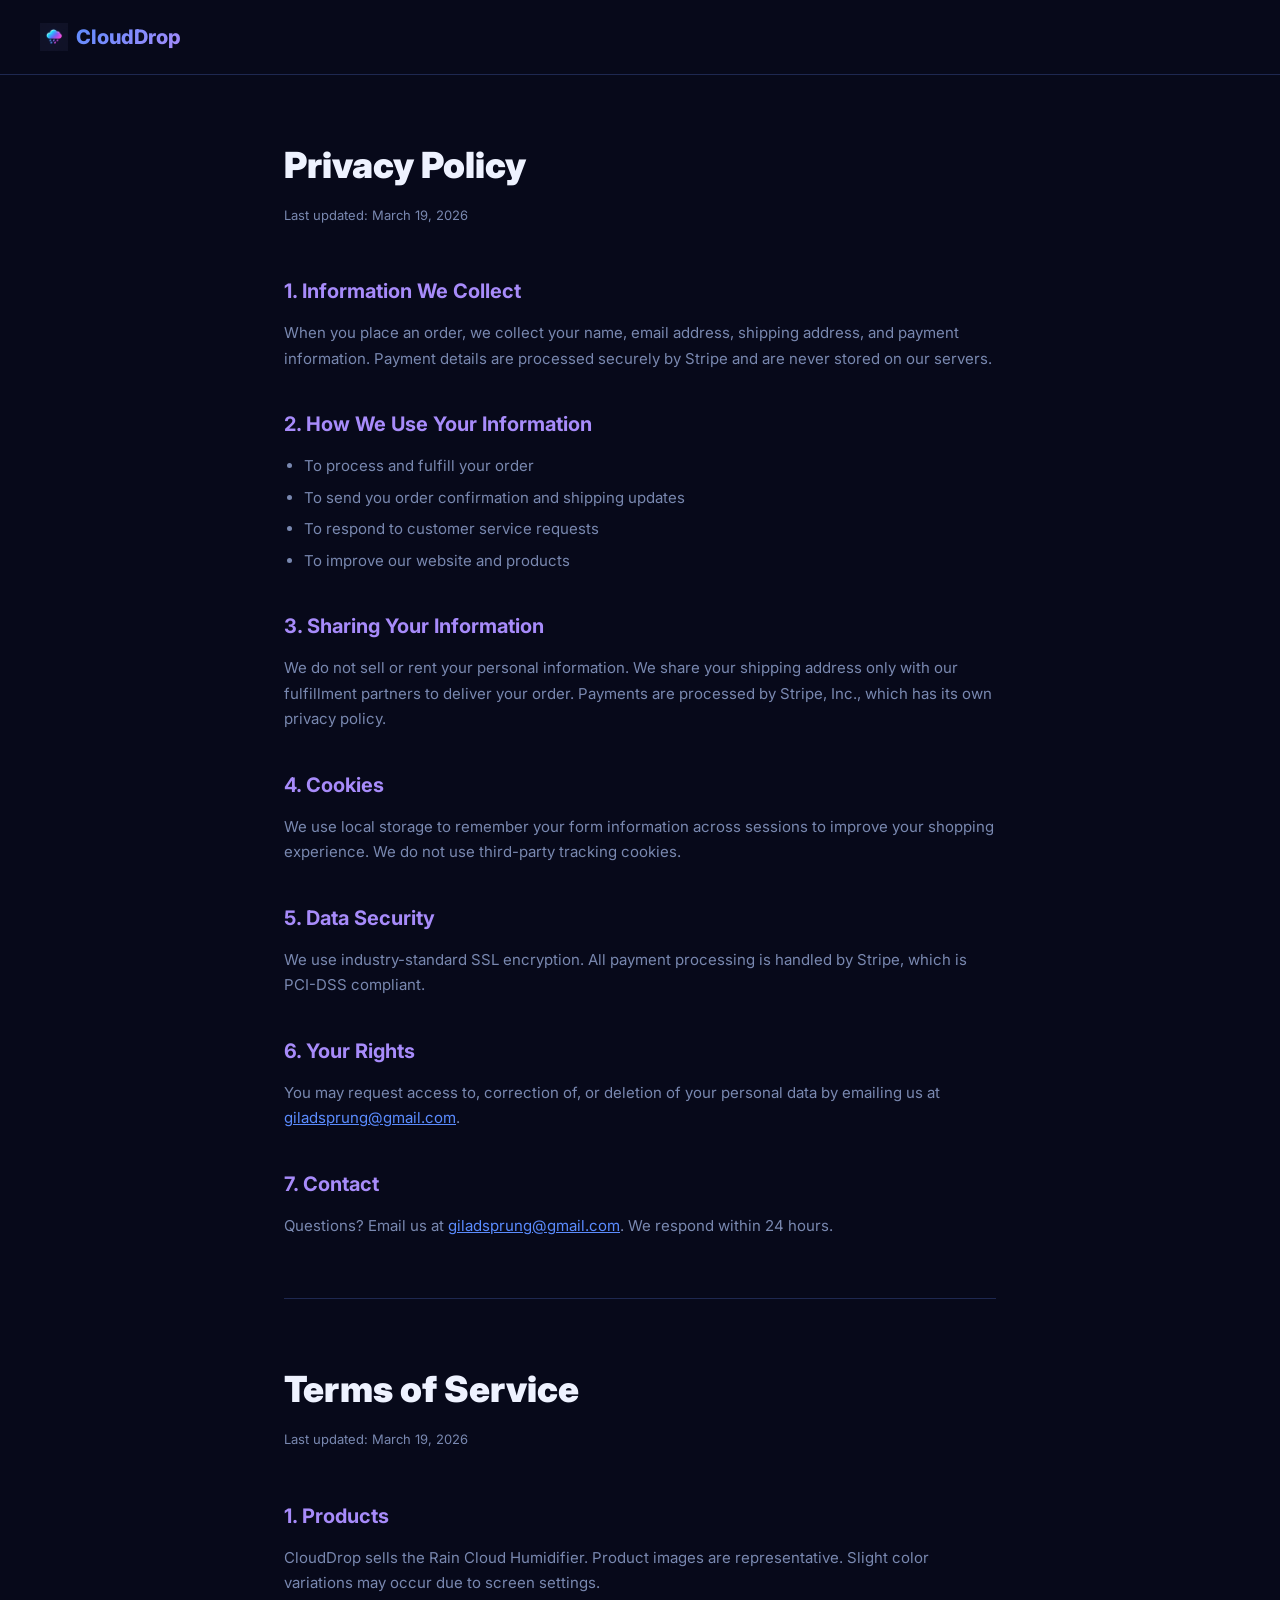
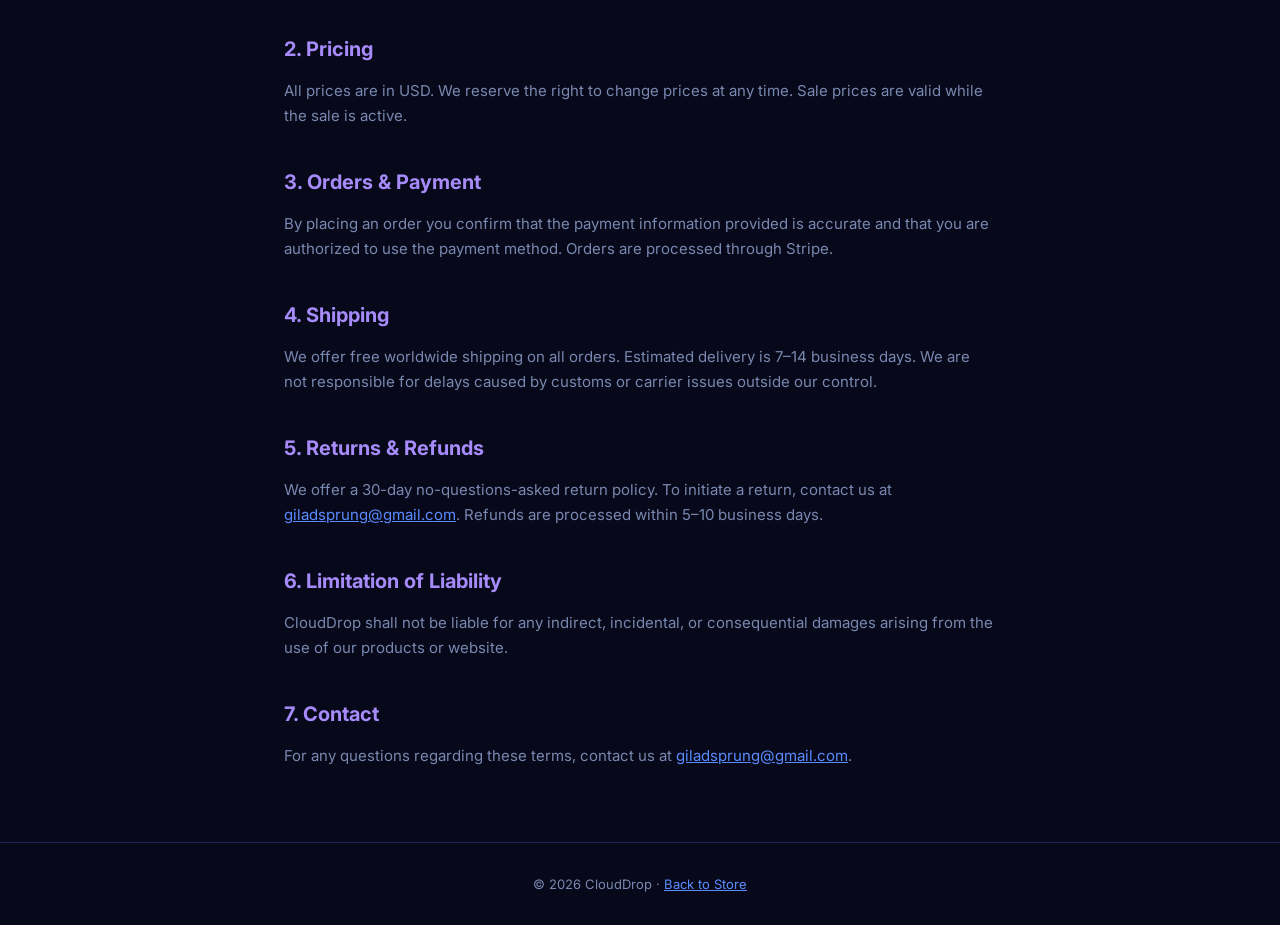
==== privacy.html @ fdd9406b "Add exit intent, sticky mobile bar, OG tags, privacy page, mobile fixes" ====
<!DOCTYPE html>
<html lang="en">
<head>
  <meta charset="UTF-8">
  <meta name="viewport" content="width=device-width, initial-scale=1.0">
  <title>Privacy Policy & Terms — CloudDrop</title>
  <link rel="icon" type="image/png" href="logo.png">
  <link href="https://fonts.googleapis.com/css2?family=Inter:wght@400;500;600;700;800&display=swap" rel="stylesheet">
  <style>
    *, *::before, *::after { box-sizing: border-box; margin: 0; padding: 0; }
    body { font-family: 'Inter', sans-serif; background: #07091a; color: #eef2ff; line-height: 1.7; }
    a { color: #5b8cff; }
    header { padding: 20px 40px; border-bottom: 1px solid #1e2850; display: flex; align-items: center; gap: 10px; }
    .logo { display: flex; align-items: center; gap: 8px; text-decoration: none; }
    .logo img { width: 28px; height: 28px; }
    .logo-text { font-size: 20px; font-weight: 800; background: linear-gradient(135deg, #5b8cff, #a78bfa); -webkit-background-clip: text; -webkit-text-fill-color: transparent; background-clip: text; }
    .container { max-width: 760px; margin: 0 auto; padding: 60px 24px; }
    h1 { font-size: 36px; font-weight: 900; margin-bottom: 8px; }
    .updated { color: #7988b0; font-size: 13px; margin-bottom: 48px; }
    h2 { font-size: 20px; font-weight: 700; margin: 36px 0 12px; color: #a78bfa; }
    p { color: #7988b0; font-size: 15px; margin-bottom: 14px; }
    ul { color: #7988b0; font-size: 15px; padding-left: 20px; margin-bottom: 14px; }
    li { margin-bottom: 6px; }
    .divider { height: 1px; background: #1e2850; margin: 60px 0; }
    footer { text-align: center; padding: 30px; color: #7988b0; font-size: 13px; border-top: 1px solid #1e2850; }
  </style>
</head>
<body>

<header>
  <a href="index.html" class="logo">
    <img src="logo.png" alt="CloudDrop">
    <span class="logo-text">CloudDrop</span>
  </a>
</header>

<div class="container">
  <h1>Privacy Policy</h1>
  <p class="updated">Last updated: March 19, 2026</p>

  <h2>1. Information We Collect</h2>
  <p>When you place an order, we collect your name, email address, shipping address, and payment information. Payment details are processed securely by Stripe and are never stored on our servers.</p>

  <h2>2. How We Use Your Information</h2>
  <ul>
    <li>To process and fulfill your order</li>
    <li>To send you order confirmation and shipping updates</li>
    <li>To respond to customer service requests</li>
    <li>To improve our website and products</li>
  </ul>

  <h2>3. Sharing Your Information</h2>
  <p>We do not sell or rent your personal information. We share your shipping address only with our fulfillment partners to deliver your order. Payments are processed by Stripe, Inc., which has its own privacy policy.</p>

  <h2>4. Cookies</h2>
  <p>We use local storage to remember your form information across sessions to improve your shopping experience. We do not use third-party tracking cookies.</p>

  <h2>5. Data Security</h2>
  <p>We use industry-standard SSL encryption. All payment processing is handled by Stripe, which is PCI-DSS compliant.</p>

  <h2>6. Your Rights</h2>
  <p>You may request access to, correction of, or deletion of your personal data by emailing us at <a href="mailto:giladsprung@gmail.com">giladsprung@gmail.com</a>.</p>

  <h2>7. Contact</h2>
  <p>Questions? Email us at <a href="mailto:giladsprung@gmail.com">giladsprung@gmail.com</a>. We respond within 24 hours.</p>

  <div class="divider" id="terms"></div>

  <h1>Terms of Service</h1>
  <p class="updated">Last updated: March 19, 2026</p>

  <h2>1. Products</h2>
  <p>CloudDrop sells the Rain Cloud Humidifier. Product images are representative. Slight color variations may occur due to screen settings.</p>

  <h2>2. Pricing</h2>
  <p>All prices are in USD. We reserve the right to change prices at any time. Sale prices are valid while the sale is active.</p>

  <h2>3. Orders & Payment</h2>
  <p>By placing an order you confirm that the payment information provided is accurate and that you are authorized to use the payment method. Orders are processed through Stripe.</p>

  <h2>4. Shipping</h2>
  <p>We offer free worldwide shipping on all orders. Estimated delivery is 7–14 business days. We are not responsible for delays caused by customs or carrier issues outside our control.</p>

  <h2>5. Returns & Refunds</h2>
  <p>We offer a 30-day no-questions-asked return policy. To initiate a return, contact us at <a href="mailto:giladsprung@gmail.com">giladsprung@gmail.com</a>. Refunds are processed within 5–10 business days.</p>

  <h2>6. Limitation of Liability</h2>
  <p>CloudDrop shall not be liable for any indirect, incidental, or consequential damages arising from the use of our products or website.</p>

  <h2>7. Contact</h2>
  <p>For any questions regarding these terms, contact us at <a href="mailto:giladsprung@gmail.com">giladsprung@gmail.com</a>.</p>
</div>

<footer>© 2026 CloudDrop · <a href="index.html">Back to Store</a></footer>

</body>
</html>
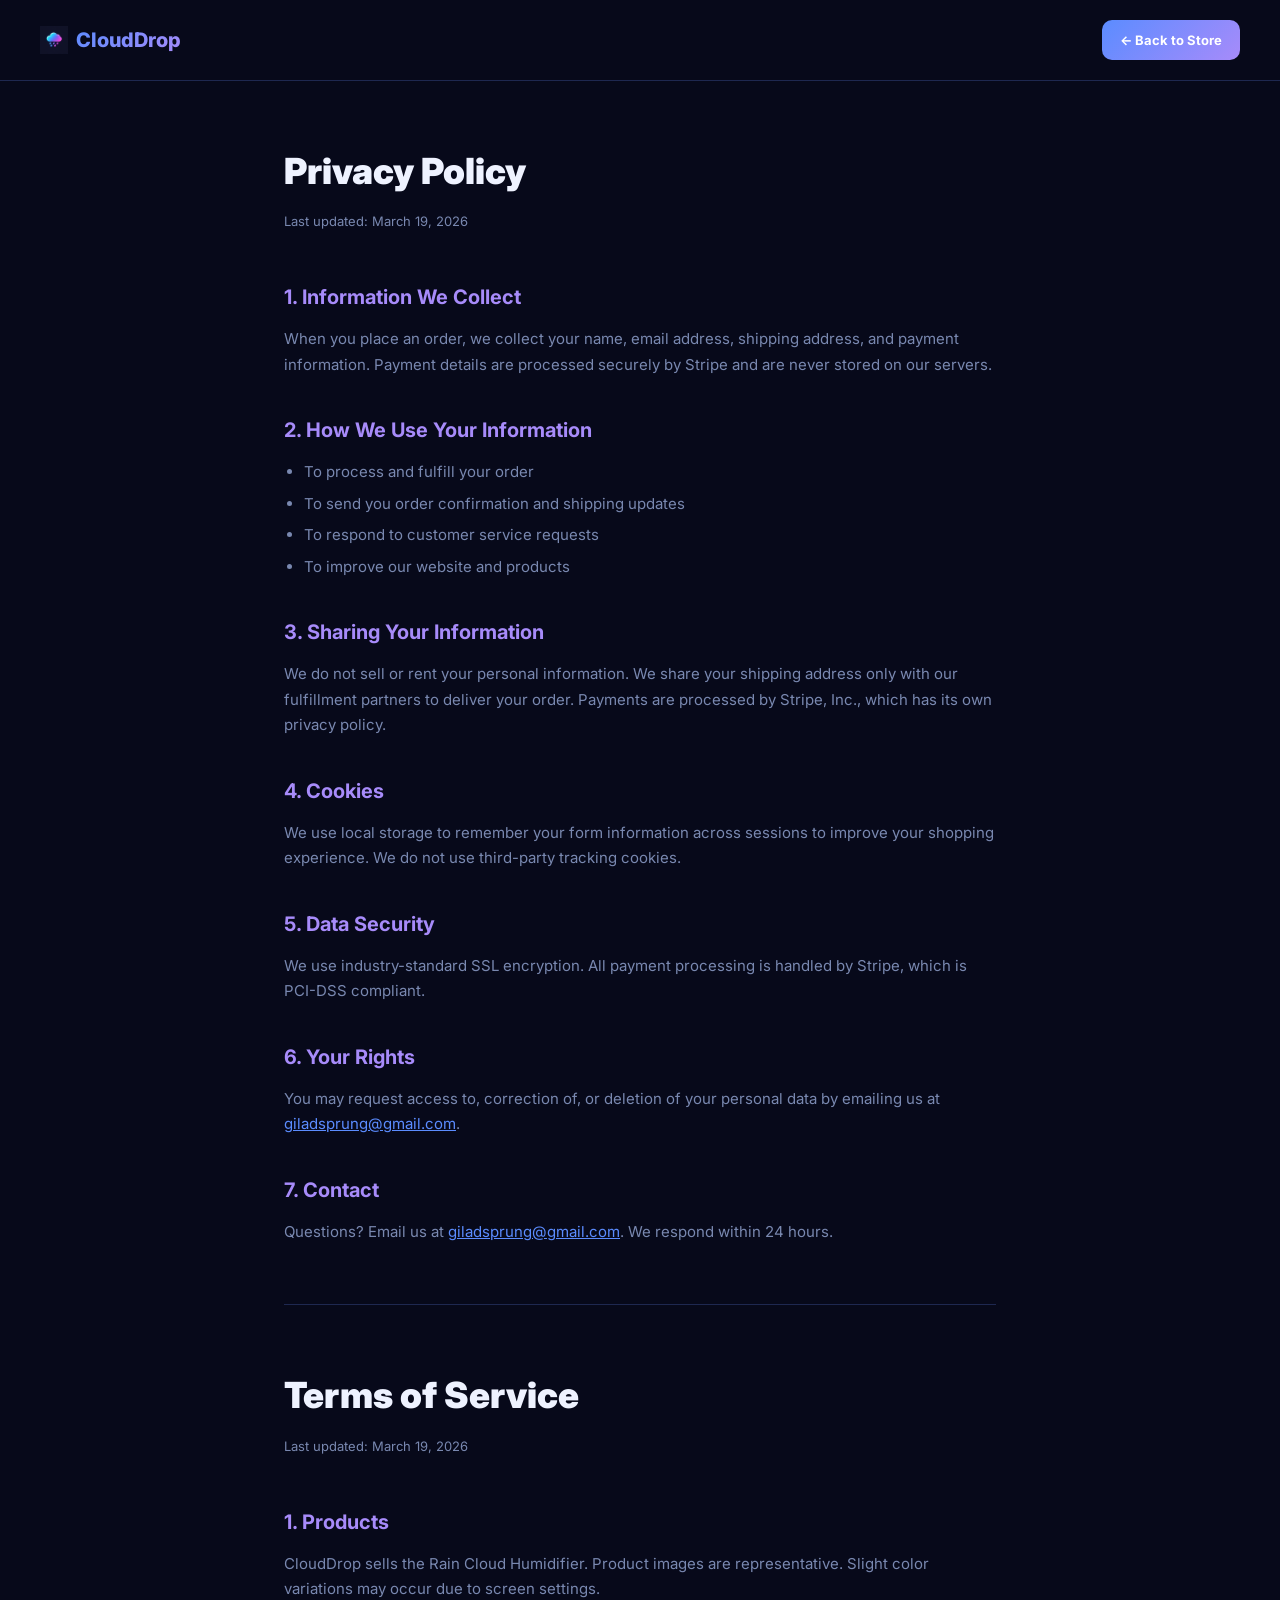
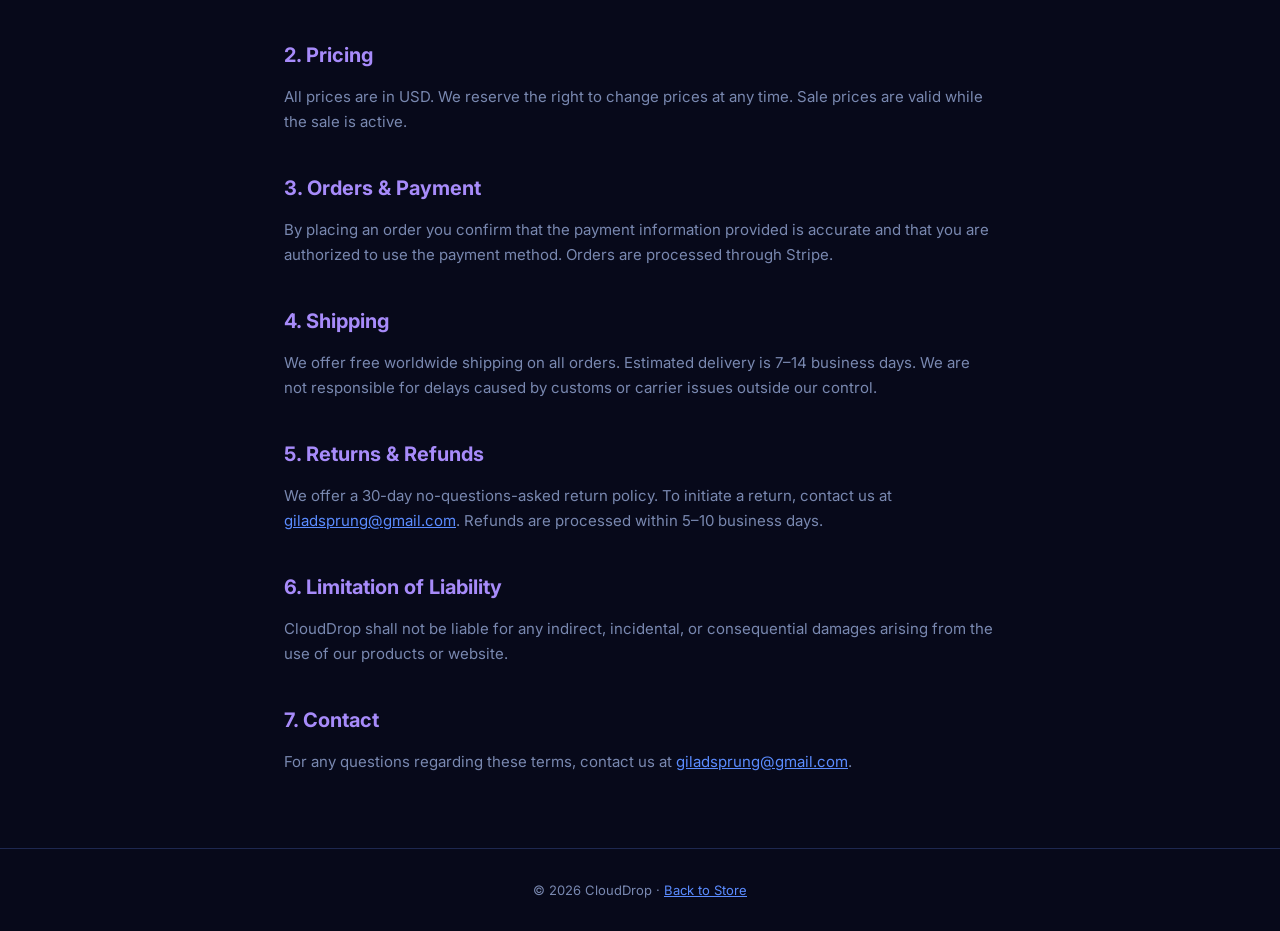
==== commit a5d2f95d: "Add back to store button on privacy page" ====
--- a/privacy.html
+++ b/privacy.html
@@ -10,7 +10,8 @@
     *, *::before, *::after { box-sizing: border-box; margin: 0; padding: 0; }
     body { font-family: 'Inter', sans-serif; background: #07091a; color: #eef2ff; line-height: 1.7; }
     a { color: #5b8cff; }
-    header { padding: 20px 40px; border-bottom: 1px solid #1e2850; display: flex; align-items: center; gap: 10px; }
+    header { padding: 20px 40px; border-bottom: 1px solid #1e2850; display: flex; align-items: center; justify-content: space-between; gap: 10px; }
+    .back-btn { background: linear-gradient(135deg,#5b8cff,#a78bfa); color: #fff; text-decoration: none; padding: 9px 18px; border-radius: 10px; font-size: 13px; font-weight: 700; }
     .logo { display: flex; align-items: center; gap: 8px; text-decoration: none; }
     .logo img { width: 28px; height: 28px; }
     .logo-text { font-size: 20px; font-weight: 800; background: linear-gradient(135deg, #5b8cff, #a78bfa); -webkit-background-clip: text; -webkit-text-fill-color: transparent; background-clip: text; }
@@ -32,6 +33,7 @@
     <img src="logo.png" alt="CloudDrop">
     <span class="logo-text">CloudDrop</span>
   </a>
+  <a href="index.html" class="back-btn">← Back to Store</a>
 </header>
 
 <div class="container">
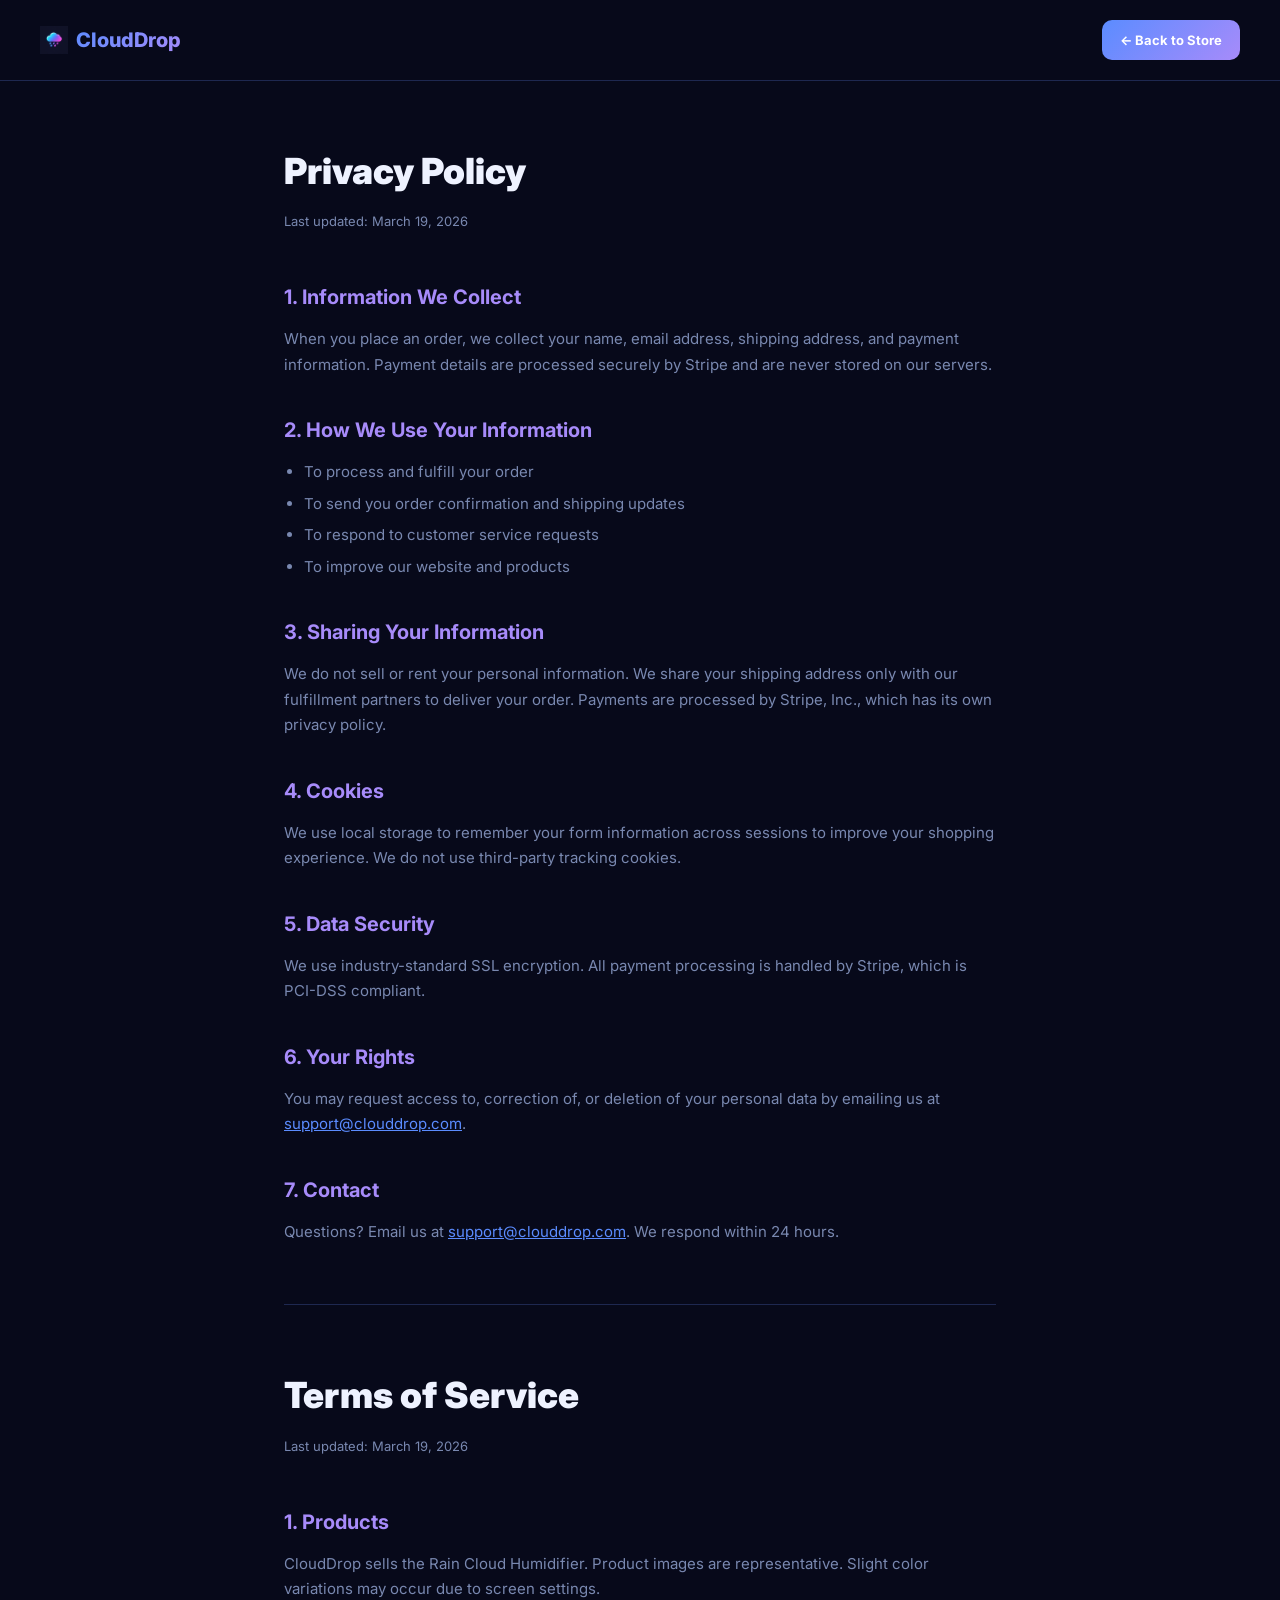
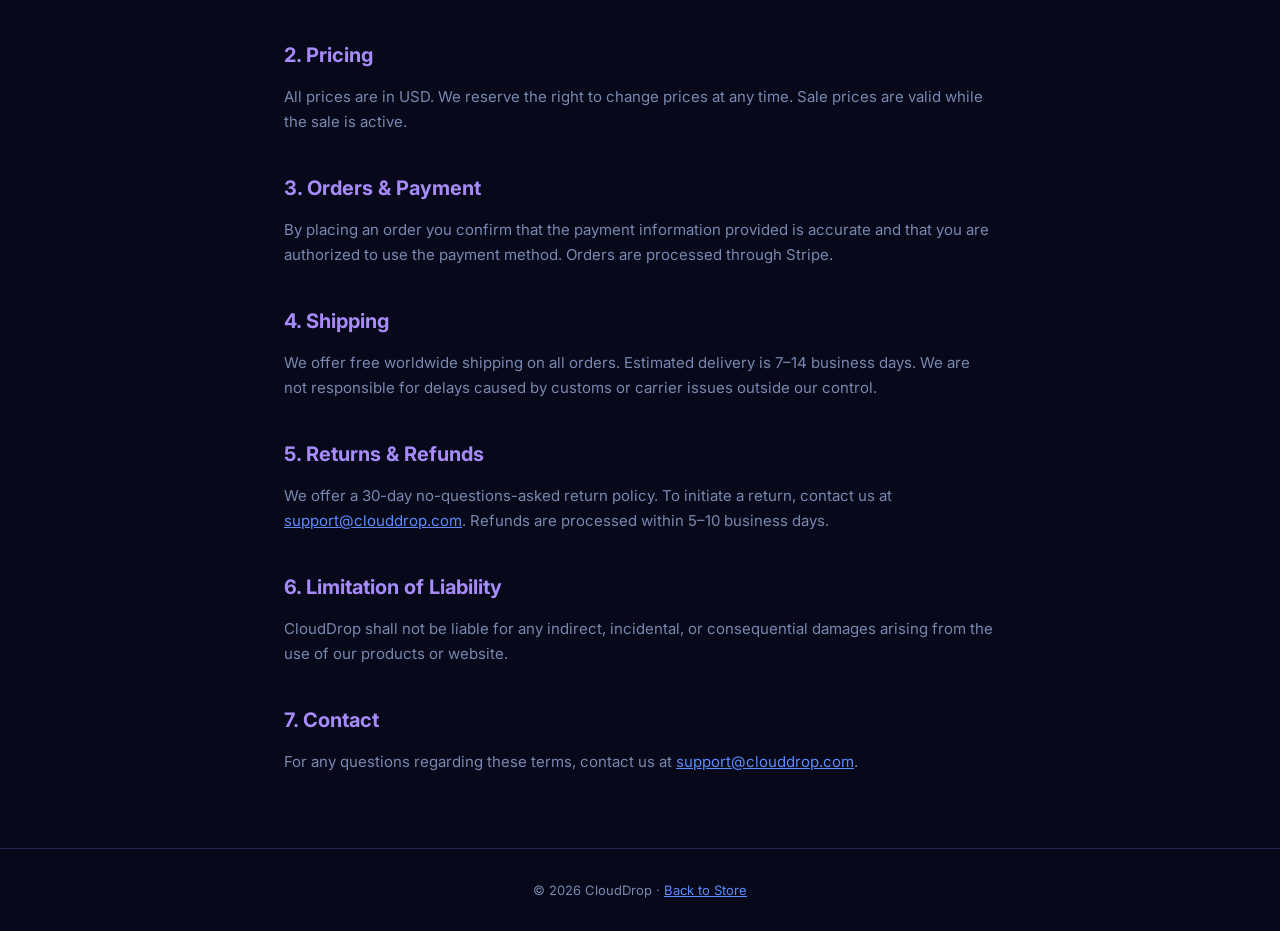
==== commit 6714cbf4: "Show support@clouddrop.com display name for email links" ====
--- a/privacy.html
+++ b/privacy.html
@@ -61,10 +61,10 @@
   <p>We use industry-standard SSL encryption. All payment processing is handled by Stripe, which is PCI-DSS compliant.</p>
 
   <h2>6. Your Rights</h2>
-  <p>You may request access to, correction of, or deletion of your personal data by emailing us at <a href="mailto:giladsprung@gmail.com">giladsprung@gmail.com</a>.</p>
+  <p>You may request access to, correction of, or deletion of your personal data by emailing us at <a href="mailto:giladsprung@gmail.com">support@clouddrop.com</a>.</p>
 
   <h2>7. Contact</h2>
-  <p>Questions? Email us at <a href="mailto:giladsprung@gmail.com">giladsprung@gmail.com</a>. We respond within 24 hours.</p>
+  <p>Questions? Email us at <a href="mailto:giladsprung@gmail.com">support@clouddrop.com</a>. We respond within 24 hours.</p>
 
   <div class="divider" id="terms"></div>
 
@@ -84,13 +84,13 @@
   <p>We offer free worldwide shipping on all orders. Estimated delivery is 7–14 business days. We are not responsible for delays caused by customs or carrier issues outside our control.</p>
 
   <h2>5. Returns & Refunds</h2>
-  <p>We offer a 30-day no-questions-asked return policy. To initiate a return, contact us at <a href="mailto:giladsprung@gmail.com">giladsprung@gmail.com</a>. Refunds are processed within 5–10 business days.</p>
+  <p>We offer a 30-day no-questions-asked return policy. To initiate a return, contact us at <a href="mailto:giladsprung@gmail.com">support@clouddrop.com</a>. Refunds are processed within 5–10 business days.</p>
 
   <h2>6. Limitation of Liability</h2>
   <p>CloudDrop shall not be liable for any indirect, incidental, or consequential damages arising from the use of our products or website.</p>
 
   <h2>7. Contact</h2>
-  <p>For any questions regarding these terms, contact us at <a href="mailto:giladsprung@gmail.com">giladsprung@gmail.com</a>.</p>
+  <p>For any questions regarding these terms, contact us at <a href="mailto:giladsprung@gmail.com">support@clouddrop.com</a>.</p>
 </div>
 
 <footer>© 2026 CloudDrop · <a href="index.html">Back to Store</a></footer>
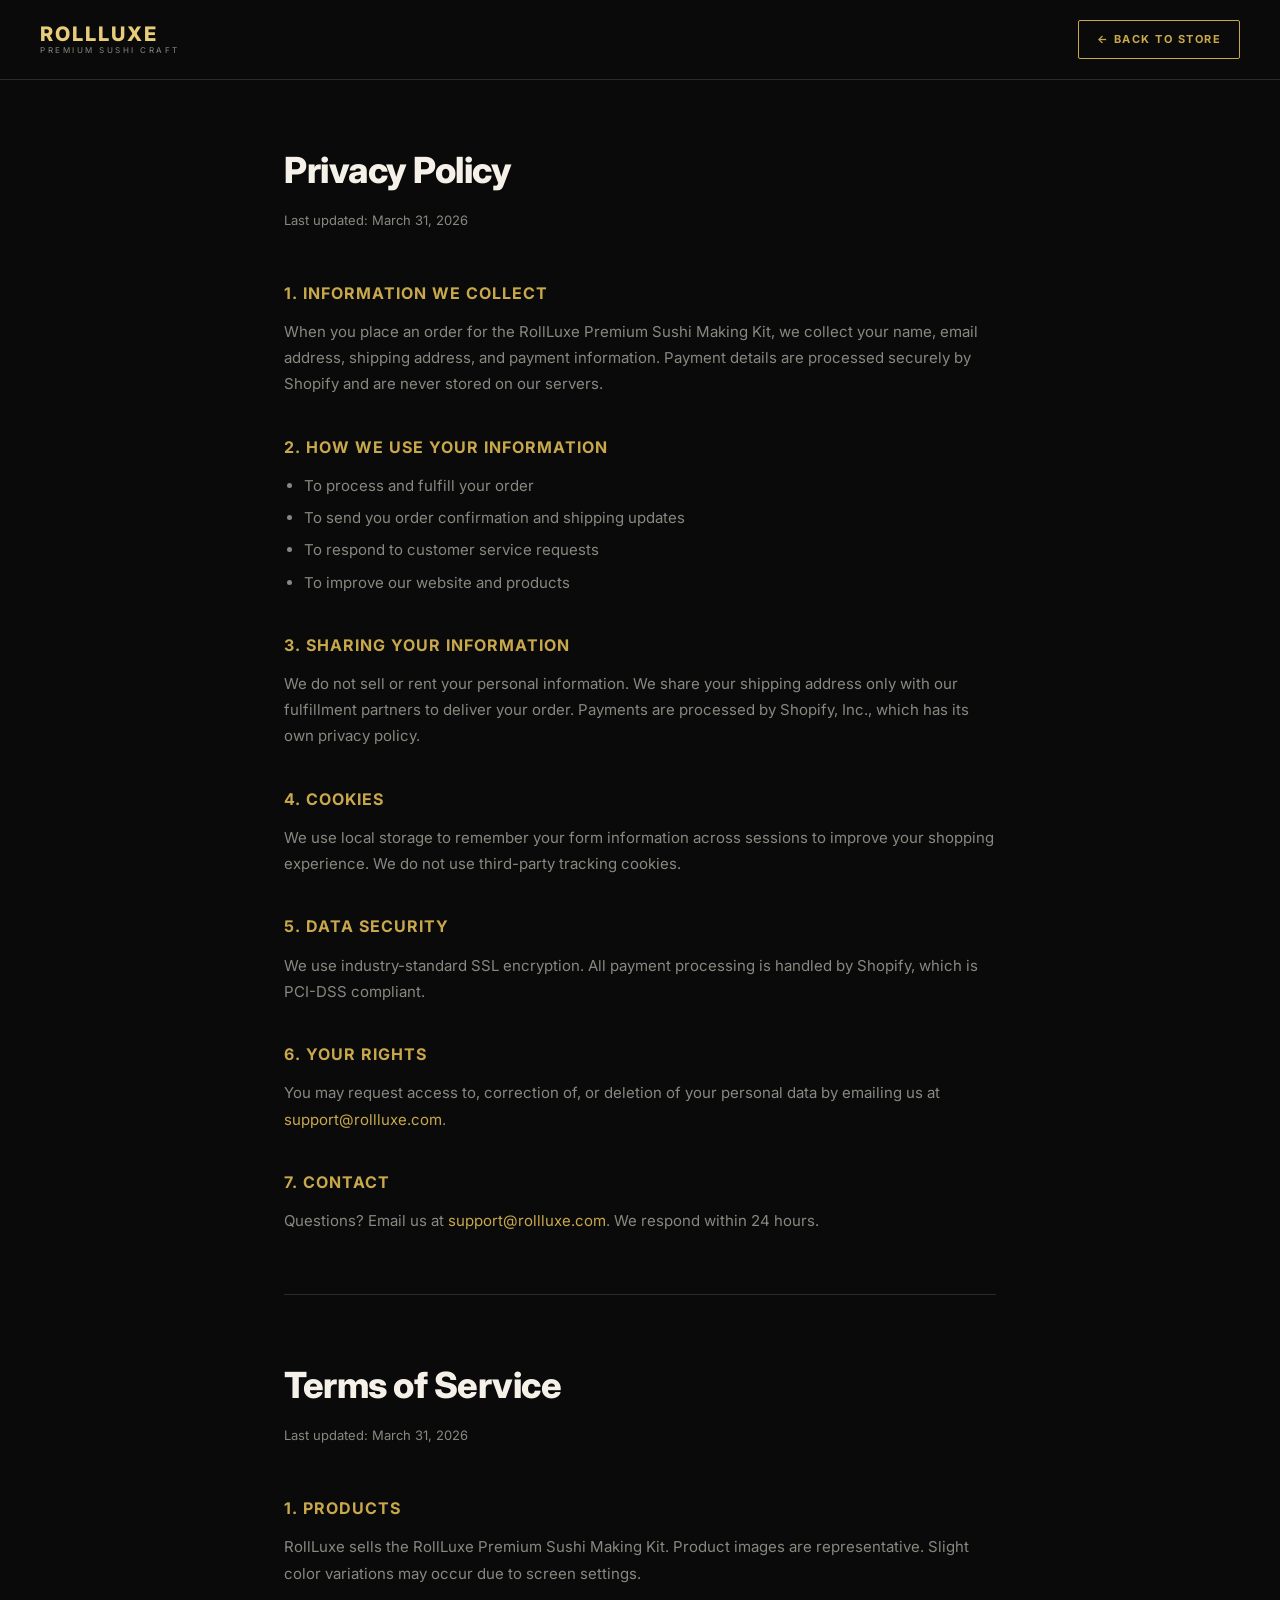
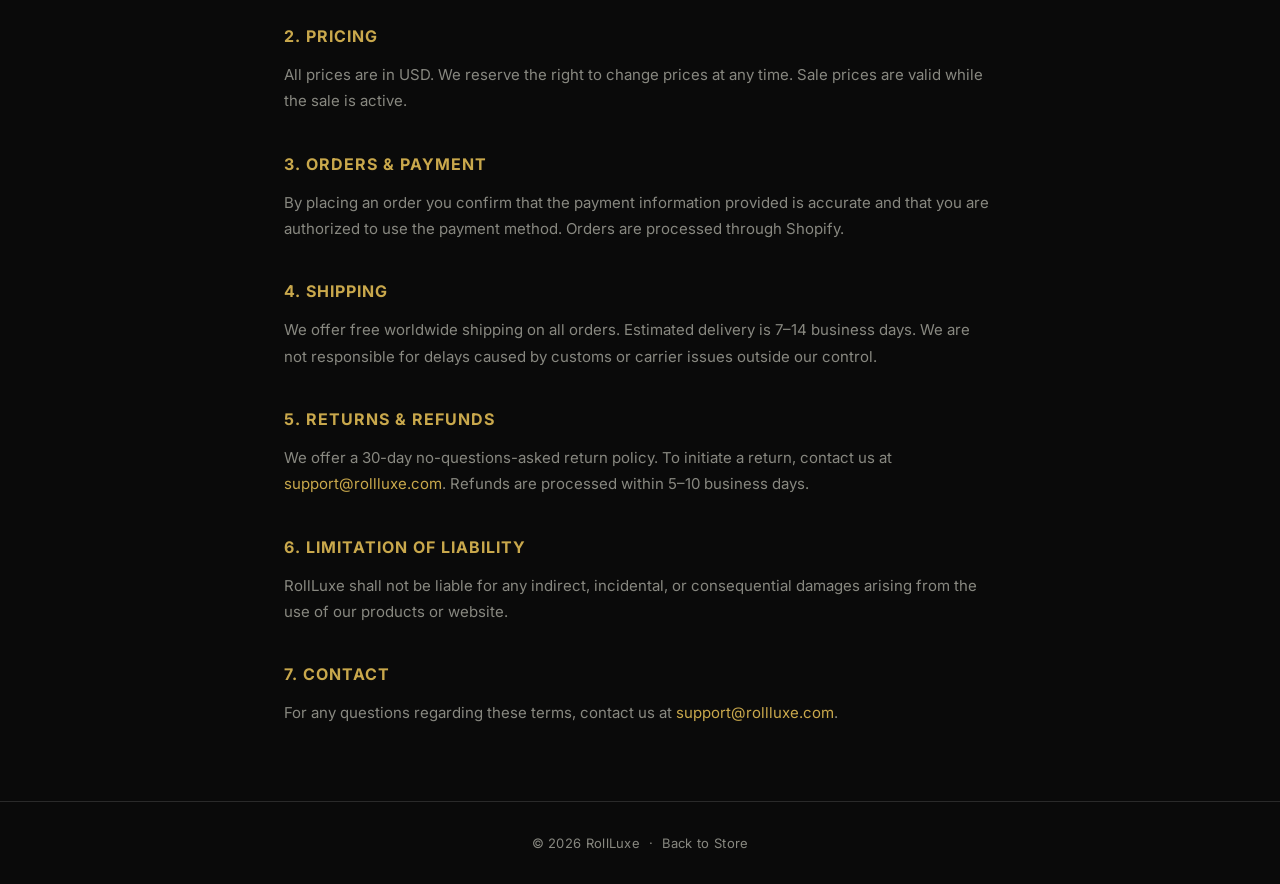
==== commit fa96dfb9: "Rebrand store from CloudDrop to RollLuxe sushi kit - Full black & gold luxury theme - New product: R" ====
--- a/privacy.html
+++ b/privacy.html
@@ -3,45 +3,165 @@
 <head>
   <meta charset="UTF-8">
   <meta name="viewport" content="width=device-width, initial-scale=1.0">
-  <title>Privacy Policy & Terms — CloudDrop</title>
+  <title>Privacy Policy &amp; Terms — RollLuxe</title>
   <link rel="icon" type="image/png" href="logo.png">
+  <link rel="preconnect" href="https://fonts.googleapis.com">
+  <link rel="preconnect" href="https://fonts.gstatic.com" crossorigin>
   <link href="https://fonts.googleapis.com/css2?family=Inter:wght@400;500;600;700;800&display=swap" rel="stylesheet">
   <style>
     *, *::before, *::after { box-sizing: border-box; margin: 0; padding: 0; }
-    body { font-family: 'Inter', sans-serif; background: #07091a; color: #eef2ff; line-height: 1.7; }
-    a { color: #5b8cff; }
-    header { padding: 20px 40px; border-bottom: 1px solid #1e2850; display: flex; align-items: center; justify-content: space-between; gap: 10px; }
-    .back-btn { background: linear-gradient(135deg,#5b8cff,#a78bfa); color: #fff; text-decoration: none; padding: 9px 18px; border-radius: 10px; font-size: 13px; font-weight: 700; }
-    .logo { display: flex; align-items: center; gap: 8px; text-decoration: none; }
-    .logo img { width: 28px; height: 28px; }
-    .logo-text { font-size: 20px; font-weight: 800; background: linear-gradient(135deg, #5b8cff, #a78bfa); -webkit-background-clip: text; -webkit-text-fill-color: transparent; background-clip: text; }
-    .container { max-width: 760px; margin: 0 auto; padding: 60px 24px; }
-    h1 { font-size: 36px; font-weight: 900; margin-bottom: 8px; }
-    .updated { color: #7988b0; font-size: 13px; margin-bottom: 48px; }
-    h2 { font-size: 20px; font-weight: 700; margin: 36px 0 12px; color: #a78bfa; }
-    p { color: #7988b0; font-size: 15px; margin-bottom: 14px; }
-    ul { color: #7988b0; font-size: 15px; padding-left: 20px; margin-bottom: 14px; }
+
+    body {
+      font-family: 'Inter', sans-serif;
+      background: #0a0a0a;
+      color: #f5f0e8;
+      line-height: 1.7;
+    }
+
+    a { color: #c9a84c; text-decoration: none; }
+    a:hover { color: #e8cc7a; text-decoration: underline; }
+
+    header {
+      padding: 20px 40px;
+      border-bottom: 1px solid #2a2a2a;
+      display: flex;
+      align-items: center;
+      justify-content: space-between;
+      gap: 10px;
+    }
+
+    .back-btn {
+      background: transparent;
+      border: 1px solid #c9a84c;
+      color: #c9a84c;
+      text-decoration: none;
+      padding: 9px 18px;
+      border-radius: 2px;
+      font-size: 11px;
+      font-weight: 700;
+      letter-spacing: 1.5px;
+      text-transform: uppercase;
+      transition: background 0.2s, color 0.2s;
+    }
+
+    .back-btn:hover {
+      background: #c9a84c;
+      color: #0a0a0a;
+      text-decoration: none;
+    }
+
+    .logo {
+      display: flex;
+      flex-direction: column;
+      align-items: flex-start;
+      text-decoration: none;
+      gap: 2px;
+    }
+
+    .logo-text {
+      font-size: 20px;
+      font-weight: 800;
+      color: #e8cc7a;
+      letter-spacing: 2px;
+      text-transform: uppercase;
+      line-height: 1;
+    }
+
+    .logo-sub {
+      font-size: 8px;
+      letter-spacing: 2.5px;
+      text-transform: uppercase;
+      color: #888880;
+      line-height: 1;
+    }
+
+    .container {
+      max-width: 760px;
+      margin: 0 auto;
+      padding: 60px 24px;
+    }
+
+    h1 {
+      font-size: 36px;
+      font-weight: 800;
+      margin-bottom: 8px;
+      color: #f5f0e8;
+      letter-spacing: -0.5px;
+    }
+
+    .updated {
+      color: #888880;
+      font-size: 13px;
+      margin-bottom: 48px;
+    }
+
+    h2 {
+      font-size: 16px;
+      font-weight: 700;
+      margin: 36px 0 12px;
+      color: #c9a84c;
+      text-transform: uppercase;
+      letter-spacing: 1px;
+    }
+
+    p {
+      color: #888880;
+      font-size: 15px;
+      margin-bottom: 14px;
+      line-height: 1.75;
+    }
+
+    ul {
+      color: #888880;
+      font-size: 15px;
+      padding-left: 20px;
+      margin-bottom: 14px;
+      line-height: 1.75;
+    }
+
     li { margin-bottom: 6px; }
-    .divider { height: 1px; background: #1e2850; margin: 60px 0; }
-    footer { text-align: center; padding: 30px; color: #7988b0; font-size: 13px; border-top: 1px solid #1e2850; }
+
+    .divider {
+      height: 1px;
+      background: #2a2a2a;
+      margin: 60px 0;
+    }
+
+    footer {
+      text-align: center;
+      padding: 30px;
+      color: #888880;
+      font-size: 13px;
+      border-top: 1px solid #2a2a2a;
+      letter-spacing: 0.3px;
+    }
+
+    footer a { color: #888880; }
+    footer a:hover { color: #c9a84c; text-decoration: none; }
+
+    @media (max-width: 600px) {
+      header { padding: 16px 20px; }
+      .container { padding: 40px 16px; }
+      h1 { font-size: 26px; }
+    }
   </style>
 </head>
 <body>
 
 <header>
   <a href="index.html" class="logo">
-    <img src="logo.png" alt="CloudDrop">
-    <span class="logo-text">CloudDrop</span>
+    <span class="logo-text">RollLuxe</span>
+    <span class="logo-sub">Premium Sushi Craft</span>
   </a>
   <a href="index.html" class="back-btn">← Back to Store</a>
 </header>
 
 <div class="container">
   <h1>Privacy Policy</h1>
-  <p class="updated">Last updated: March 19, 2026</p>
+  <p class="updated">Last updated: March 31, 2026</p>
 
   <h2>1. Information We Collect</h2>
-  <p>When you place an order, we collect your name, email address, shipping address, and payment information. Payment details are processed securely by Stripe and are never stored on our servers.</p>
+  <p>When you place an order for the RollLuxe Premium Sushi Making Kit, we collect your name, email address, shipping address, and payment information. Payment details are processed securely by Shopify and are never stored on our servers.</p>
 
   <h2>2. How We Use Your Information</h2>
   <ul>
@@ -52,48 +172,48 @@
   </ul>
 
   <h2>3. Sharing Your Information</h2>
-  <p>We do not sell or rent your personal information. We share your shipping address only with our fulfillment partners to deliver your order. Payments are processed by Stripe, Inc., which has its own privacy policy.</p>
+  <p>We do not sell or rent your personal information. We share your shipping address only with our fulfillment partners to deliver your order. Payments are processed by Shopify, Inc., which has its own privacy policy.</p>
 
   <h2>4. Cookies</h2>
   <p>We use local storage to remember your form information across sessions to improve your shopping experience. We do not use third-party tracking cookies.</p>
 
   <h2>5. Data Security</h2>
-  <p>We use industry-standard SSL encryption. All payment processing is handled by Stripe, which is PCI-DSS compliant.</p>
+  <p>We use industry-standard SSL encryption. All payment processing is handled by Shopify, which is PCI-DSS compliant.</p>
 
   <h2>6. Your Rights</h2>
-  <p>You may request access to, correction of, or deletion of your personal data by emailing us at <a href="mailto:giladsprung@gmail.com">support@clouddrop.com</a>.</p>
+  <p>You may request access to, correction of, or deletion of your personal data by emailing us at <a href="https://mail.google.com/mail/?view=cm&to=giladsprung@gmail.com">support@rollluxe.com</a>.</p>
 
   <h2>7. Contact</h2>
-  <p>Questions? Email us at <a href="mailto:giladsprung@gmail.com">support@clouddrop.com</a>. We respond within 24 hours.</p>
+  <p>Questions? Email us at <a href="https://mail.google.com/mail/?view=cm&to=giladsprung@gmail.com">support@rollluxe.com</a>. We respond within 24 hours.</p>
 
   <div class="divider" id="terms"></div>
 
   <h1>Terms of Service</h1>
-  <p class="updated">Last updated: March 19, 2026</p>
+  <p class="updated">Last updated: March 31, 2026</p>
 
   <h2>1. Products</h2>
-  <p>CloudDrop sells the Rain Cloud Humidifier. Product images are representative. Slight color variations may occur due to screen settings.</p>
+  <p>RollLuxe sells the RollLuxe Premium Sushi Making Kit. Product images are representative. Slight color variations may occur due to screen settings.</p>
 
   <h2>2. Pricing</h2>
   <p>All prices are in USD. We reserve the right to change prices at any time. Sale prices are valid while the sale is active.</p>
 
-  <h2>3. Orders & Payment</h2>
-  <p>By placing an order you confirm that the payment information provided is accurate and that you are authorized to use the payment method. Orders are processed through Stripe.</p>
+  <h2>3. Orders &amp; Payment</h2>
+  <p>By placing an order you confirm that the payment information provided is accurate and that you are authorized to use the payment method. Orders are processed through Shopify.</p>
 
   <h2>4. Shipping</h2>
   <p>We offer free worldwide shipping on all orders. Estimated delivery is 7–14 business days. We are not responsible for delays caused by customs or carrier issues outside our control.</p>
 
-  <h2>5. Returns & Refunds</h2>
-  <p>We offer a 30-day no-questions-asked return policy. To initiate a return, contact us at <a href="mailto:giladsprung@gmail.com">support@clouddrop.com</a>. Refunds are processed within 5–10 business days.</p>
+  <h2>5. Returns &amp; Refunds</h2>
+  <p>We offer a 30-day no-questions-asked return policy. To initiate a return, contact us at <a href="https://mail.google.com/mail/?view=cm&to=giladsprung@gmail.com">support@rollluxe.com</a>. Refunds are processed within 5–10 business days.</p>
 
   <h2>6. Limitation of Liability</h2>
-  <p>CloudDrop shall not be liable for any indirect, incidental, or consequential damages arising from the use of our products or website.</p>
+  <p>RollLuxe shall not be liable for any indirect, incidental, or consequential damages arising from the use of our products or website.</p>
 
   <h2>7. Contact</h2>
-  <p>For any questions regarding these terms, contact us at <a href="mailto:giladsprung@gmail.com">support@clouddrop.com</a>.</p>
+  <p>For any questions regarding these terms, contact us at <a href="https://mail.google.com/mail/?view=cm&to=giladsprung@gmail.com">support@rollluxe.com</a>.</p>
 </div>
 
-<footer>© 2026 CloudDrop · <a href="index.html">Back to Store</a></footer>
+<footer>© 2026 RollLuxe &nbsp;·&nbsp; <a href="index.html">Back to Store</a></footer>
 
 </body>
 </html>
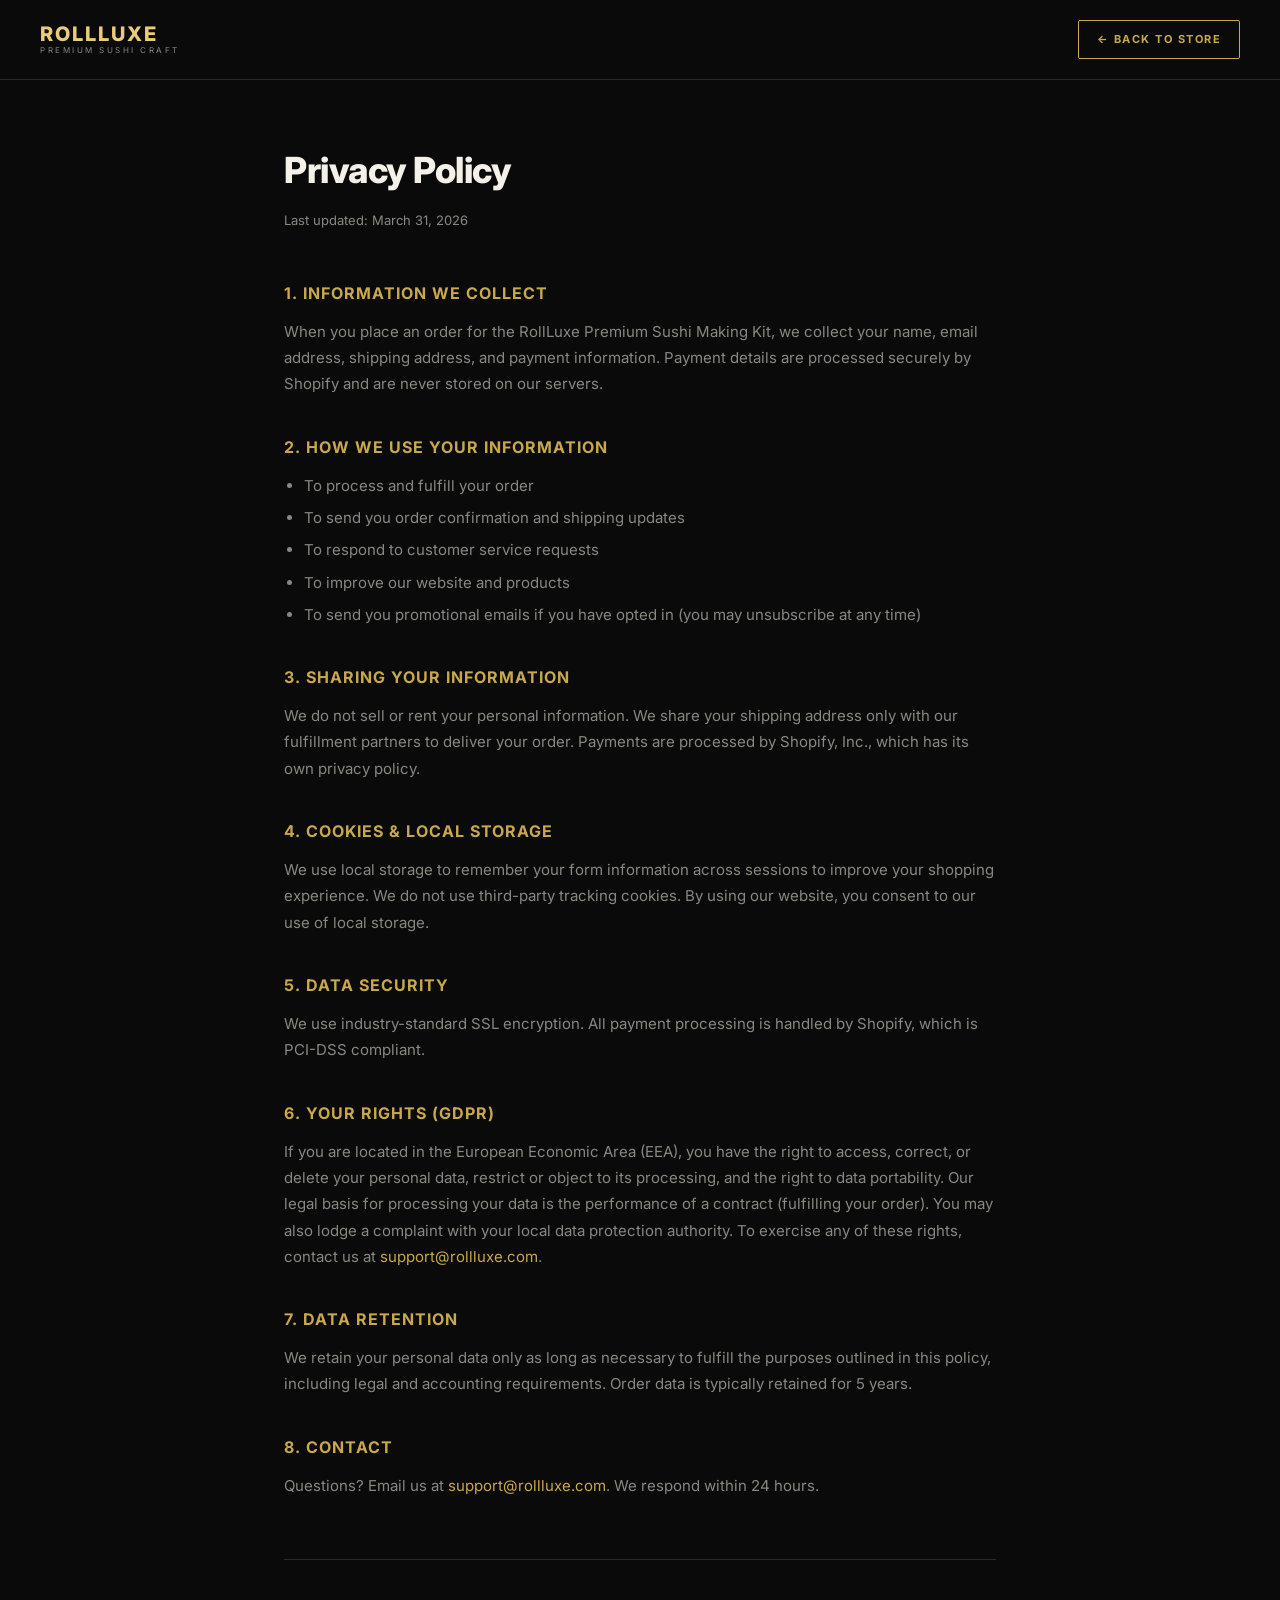
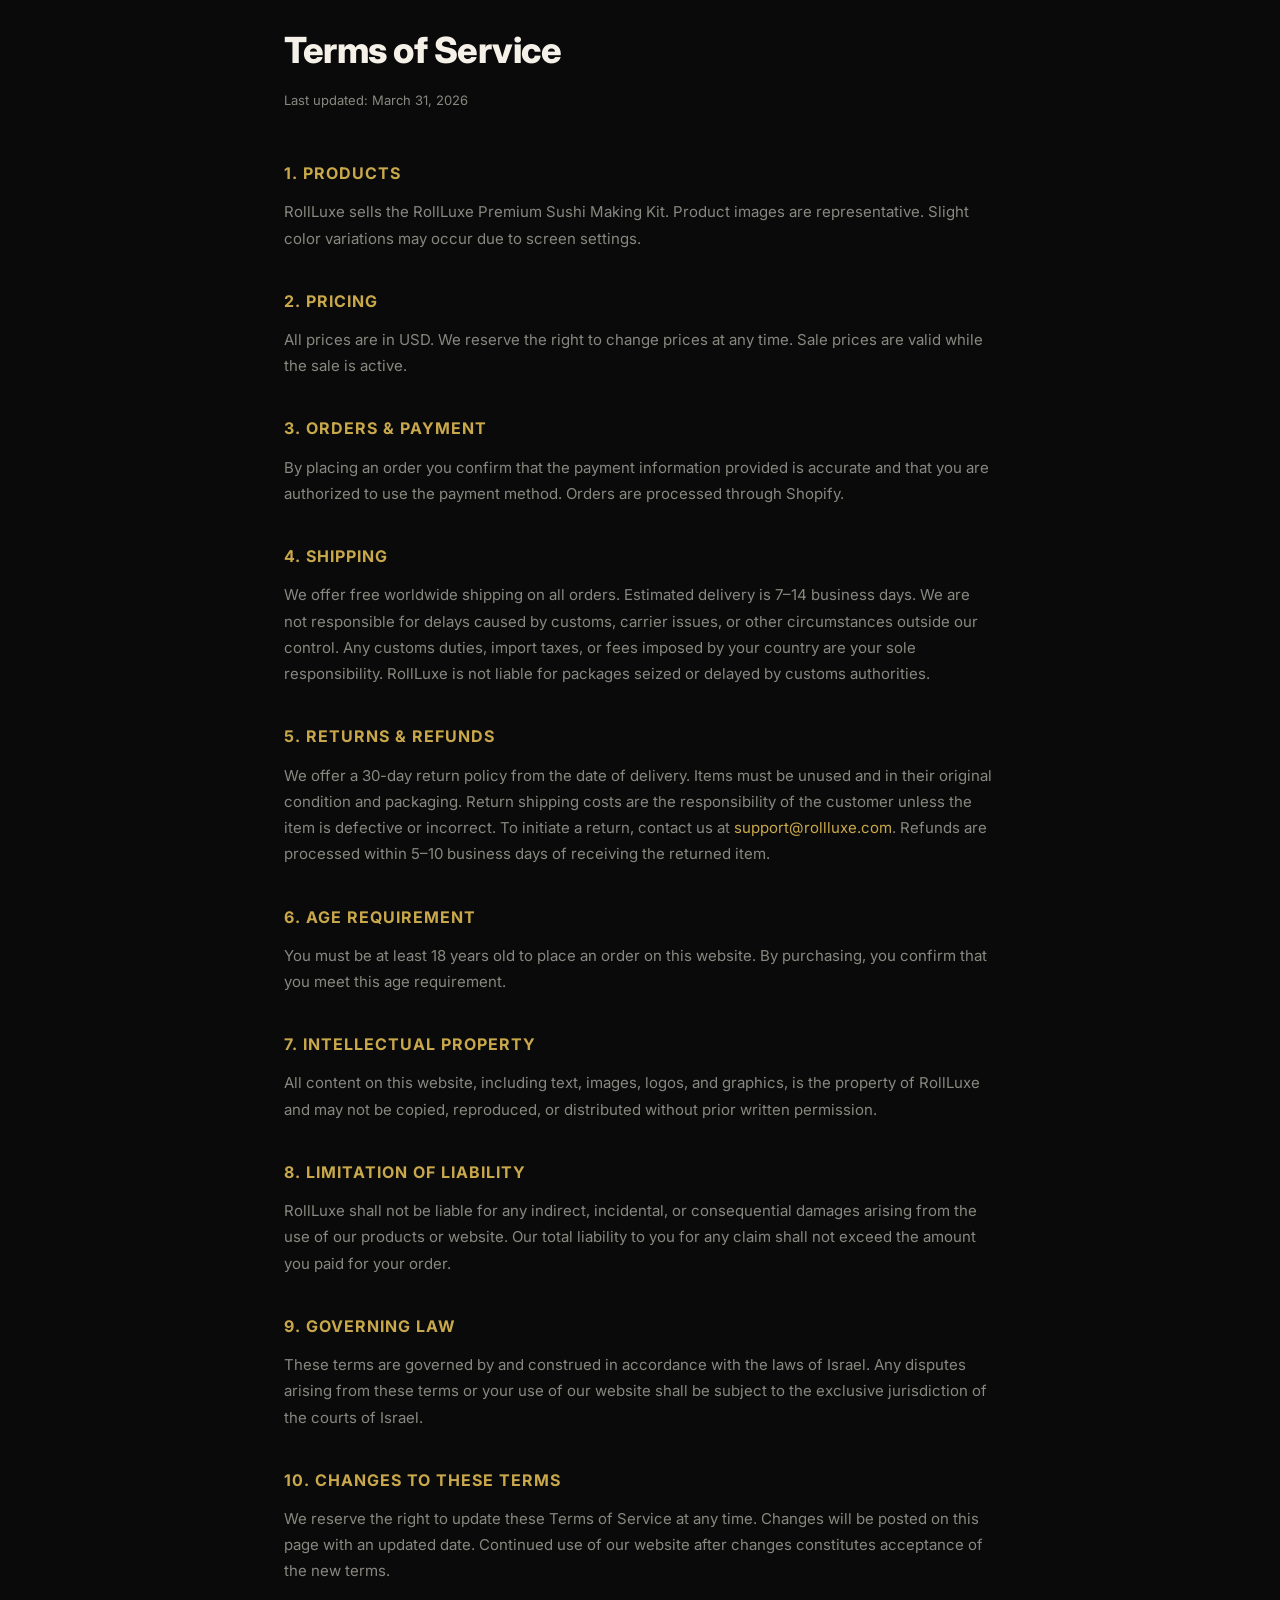
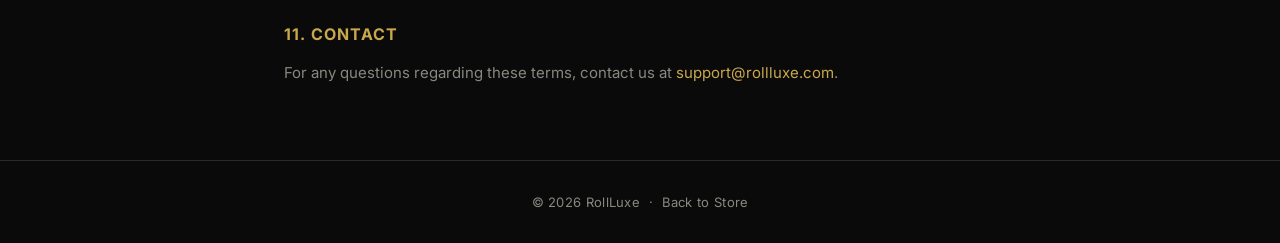
==== commit 61ecc67e: "Update privacy policy and terms of service" ====
--- a/privacy.html
+++ b/privacy.html
@@ -169,21 +169,25 @@
     <li>To send you order confirmation and shipping updates</li>
     <li>To respond to customer service requests</li>
     <li>To improve our website and products</li>
+    <li>To send you promotional emails if you have opted in (you may unsubscribe at any time)</li>
   </ul>
 
   <h2>3. Sharing Your Information</h2>
   <p>We do not sell or rent your personal information. We share your shipping address only with our fulfillment partners to deliver your order. Payments are processed by Shopify, Inc., which has its own privacy policy.</p>
 
-  <h2>4. Cookies</h2>
-  <p>We use local storage to remember your form information across sessions to improve your shopping experience. We do not use third-party tracking cookies.</p>
+  <h2>4. Cookies &amp; Local Storage</h2>
+  <p>We use local storage to remember your form information across sessions to improve your shopping experience. We do not use third-party tracking cookies. By using our website, you consent to our use of local storage.</p>
 
   <h2>5. Data Security</h2>
   <p>We use industry-standard SSL encryption. All payment processing is handled by Shopify, which is PCI-DSS compliant.</p>
 
-  <h2>6. Your Rights</h2>
-  <p>You may request access to, correction of, or deletion of your personal data by emailing us at <a href="https://mail.google.com/mail/?view=cm&to=giladsprung@gmail.com">support@rollluxe.com</a>.</p>
-
-  <h2>7. Contact</h2>
+  <h2>6. Your Rights (GDPR)</h2>
+  <p>If you are located in the European Economic Area (EEA), you have the right to access, correct, or delete your personal data, restrict or object to its processing, and the right to data portability. Our legal basis for processing your data is the performance of a contract (fulfilling your order). You may also lodge a complaint with your local data protection authority. To exercise any of these rights, contact us at <a href="https://mail.google.com/mail/?view=cm&to=giladsprung@gmail.com">support@rollluxe.com</a>.</p>
+
+  <h2>7. Data Retention</h2>
+  <p>We retain your personal data only as long as necessary to fulfill the purposes outlined in this policy, including legal and accounting requirements. Order data is typically retained for 5 years.</p>
+
+  <h2>8. Contact</h2>
   <p>Questions? Email us at <a href="https://mail.google.com/mail/?view=cm&to=giladsprung@gmail.com">support@rollluxe.com</a>. We respond within 24 hours.</p>
 
   <div class="divider" id="terms"></div>
@@ -201,15 +205,27 @@
   <p>By placing an order you confirm that the payment information provided is accurate and that you are authorized to use the payment method. Orders are processed through Shopify.</p>
 
   <h2>4. Shipping</h2>
-  <p>We offer free worldwide shipping on all orders. Estimated delivery is 7–14 business days. We are not responsible for delays caused by customs or carrier issues outside our control.</p>
+  <p>We offer free worldwide shipping on all orders. Estimated delivery is 7–14 business days. We are not responsible for delays caused by customs, carrier issues, or other circumstances outside our control. Any customs duties, import taxes, or fees imposed by your country are your sole responsibility. RollLuxe is not liable for packages seized or delayed by customs authorities.</p>
 
   <h2>5. Returns &amp; Refunds</h2>
-  <p>We offer a 30-day no-questions-asked return policy. To initiate a return, contact us at <a href="https://mail.google.com/mail/?view=cm&to=giladsprung@gmail.com">support@rollluxe.com</a>. Refunds are processed within 5–10 business days.</p>
-
-  <h2>6. Limitation of Liability</h2>
-  <p>RollLuxe shall not be liable for any indirect, incidental, or consequential damages arising from the use of our products or website.</p>
-
-  <h2>7. Contact</h2>
+  <p>We offer a 30-day return policy from the date of delivery. Items must be unused and in their original condition and packaging. Return shipping costs are the responsibility of the customer unless the item is defective or incorrect. To initiate a return, contact us at <a href="https://mail.google.com/mail/?view=cm&to=giladsprung@gmail.com">support@rollluxe.com</a>. Refunds are processed within 5–10 business days of receiving the returned item.</p>
+
+  <h2>6. Age Requirement</h2>
+  <p>You must be at least 18 years old to place an order on this website. By purchasing, you confirm that you meet this age requirement.</p>
+
+  <h2>7. Intellectual Property</h2>
+  <p>All content on this website, including text, images, logos, and graphics, is the property of RollLuxe and may not be copied, reproduced, or distributed without prior written permission.</p>
+
+  <h2>8. Limitation of Liability</h2>
+  <p>RollLuxe shall not be liable for any indirect, incidental, or consequential damages arising from the use of our products or website. Our total liability to you for any claim shall not exceed the amount you paid for your order.</p>
+
+  <h2>9. Governing Law</h2>
+  <p>These terms are governed by and construed in accordance with the laws of Israel. Any disputes arising from these terms or your use of our website shall be subject to the exclusive jurisdiction of the courts of Israel.</p>
+
+  <h2>10. Changes to These Terms</h2>
+  <p>We reserve the right to update these Terms of Service at any time. Changes will be posted on this page with an updated date. Continued use of our website after changes constitutes acceptance of the new terms.</p>
+
+  <h2>11. Contact</h2>
   <p>For any questions regarding these terms, contact us at <a href="https://mail.google.com/mail/?view=cm&to=giladsprung@gmail.com">support@rollluxe.com</a>.</p>
 </div>
 
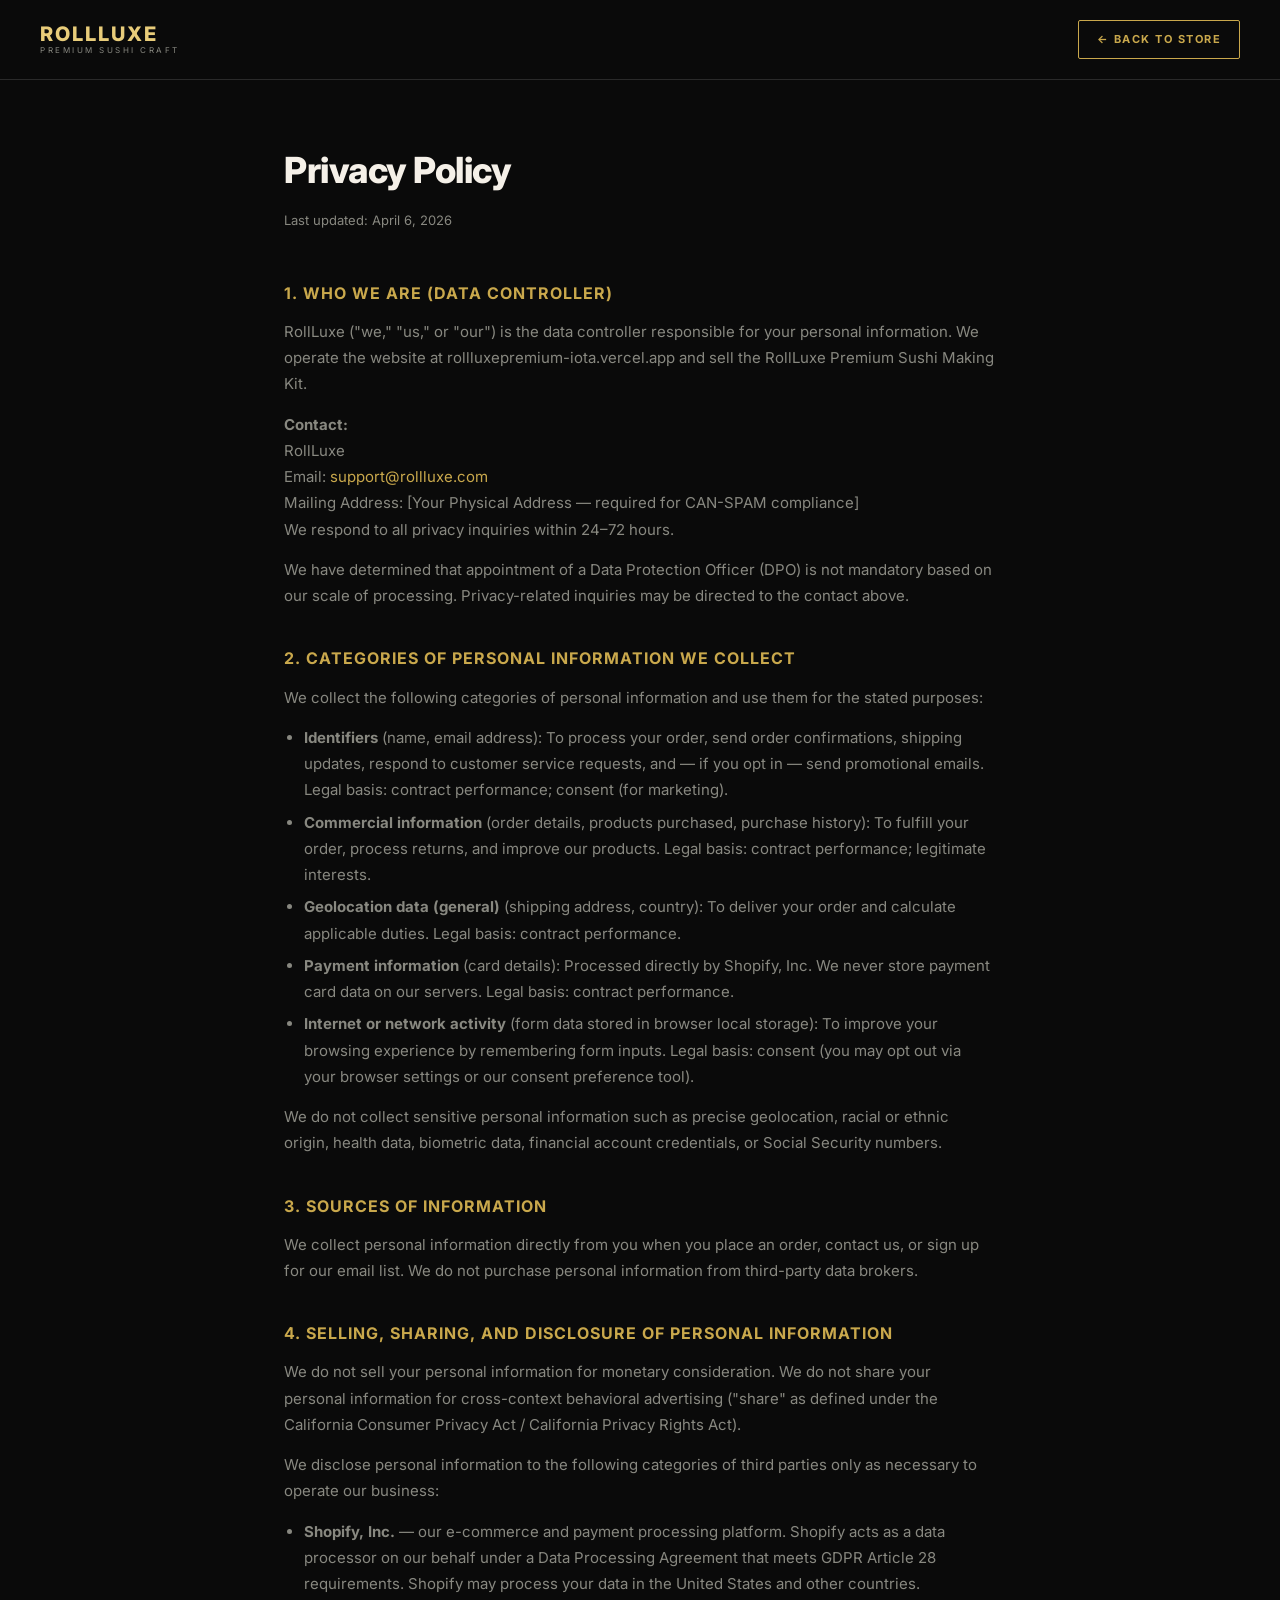
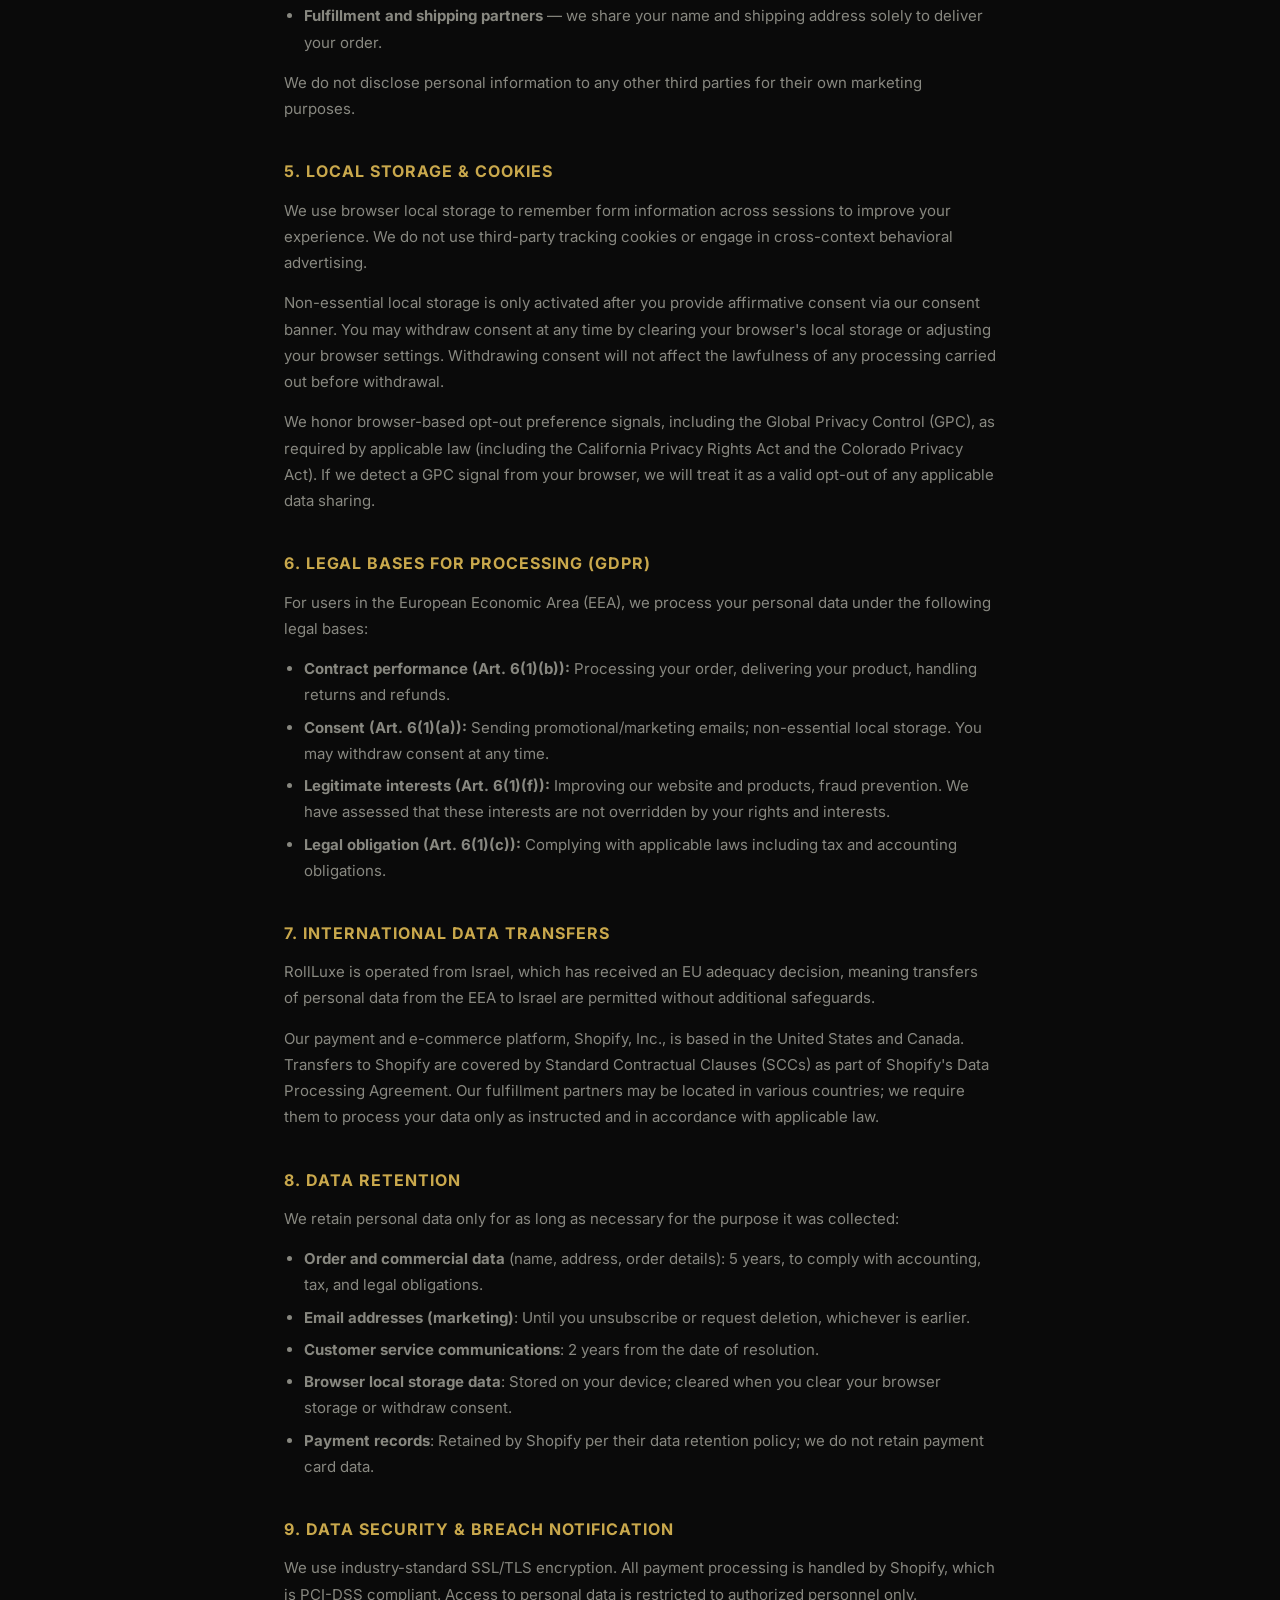
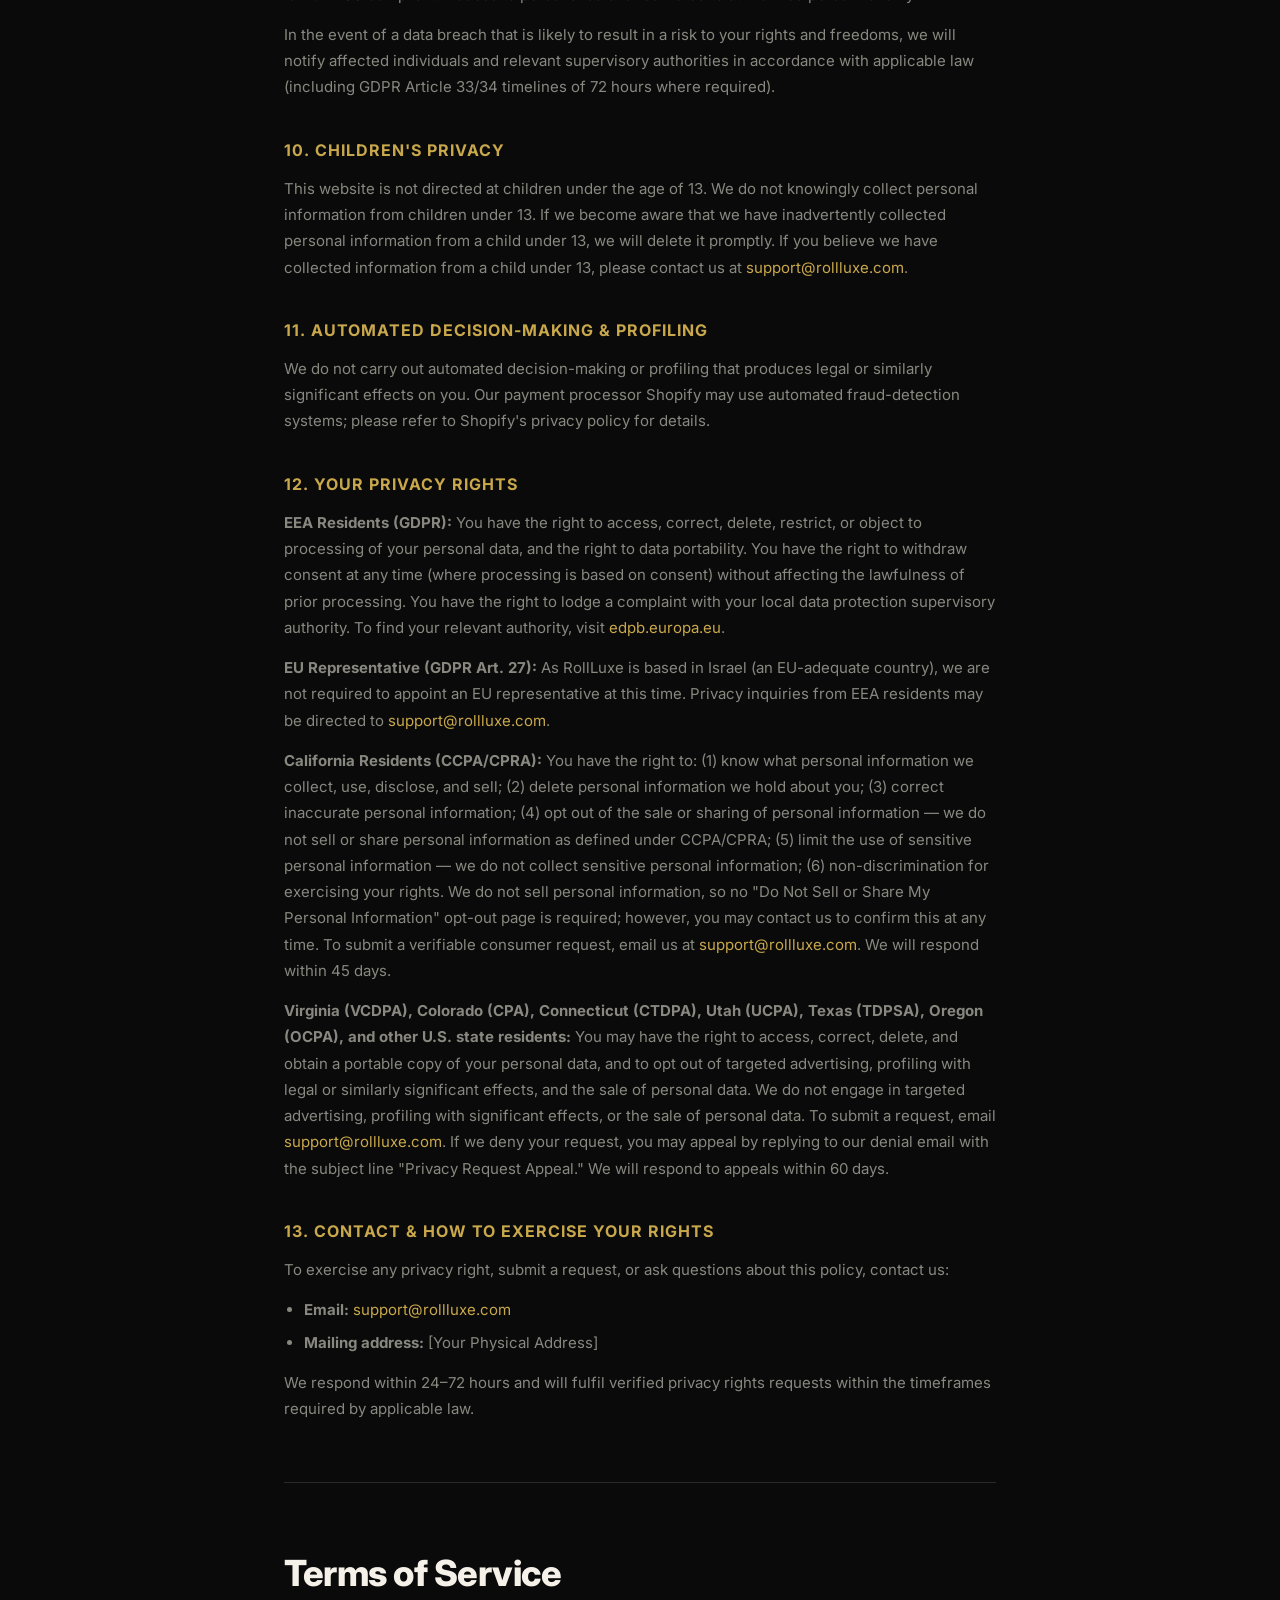
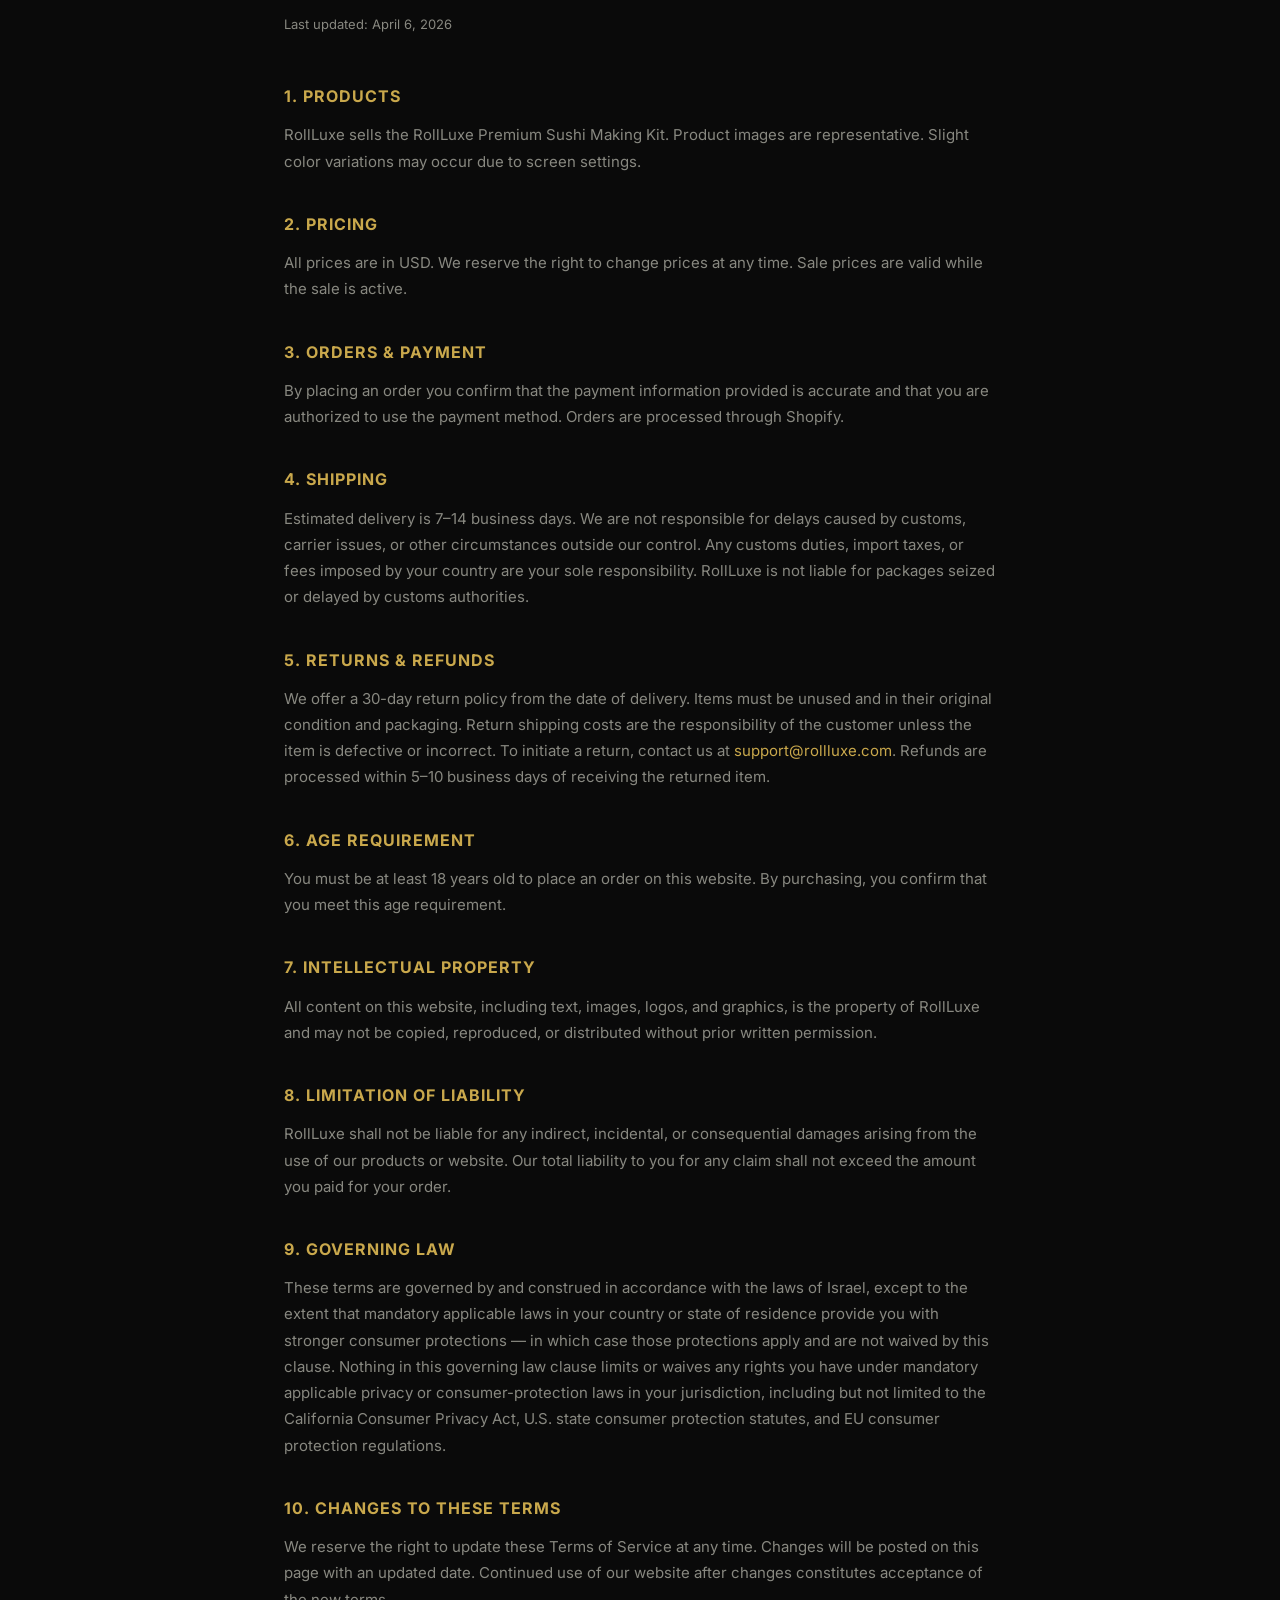
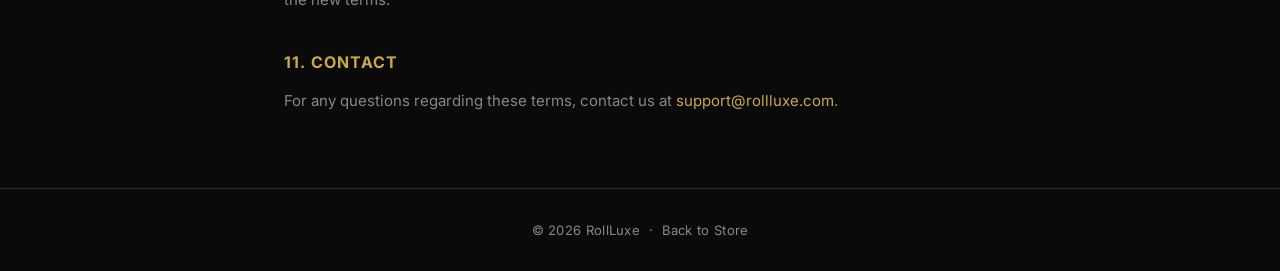
==== commit 96cd7b11: "Full legal compliance update - GDPR, CCPA, CAN-SPAM, COPPA, state privacy laws" ====
--- a/privacy.html
+++ b/privacy.html
@@ -158,42 +158,100 @@
 
 <div class="container">
   <h1>Privacy Policy</h1>
-  <p class="updated">Last updated: March 31, 2026</p>
-
-  <h2>1. Information We Collect</h2>
-  <p>When you place an order for the RollLuxe Premium Sushi Making Kit, we collect your name, email address, shipping address, and payment information. Payment details are processed securely by Shopify and are never stored on our servers.</p>
-
-  <h2>2. How We Use Your Information</h2>
-  <ul>
-    <li>To process and fulfill your order</li>
-    <li>To send you order confirmation and shipping updates</li>
-    <li>To respond to customer service requests</li>
-    <li>To improve our website and products</li>
-    <li>To send you promotional emails if you have opted in (you may unsubscribe at any time)</li>
-  </ul>
-
-  <h2>3. Sharing Your Information</h2>
-  <p>We do not sell or rent your personal information. We share your shipping address only with our fulfillment partners to deliver your order. Payments are processed by Shopify, Inc., which has its own privacy policy.</p>
-
-  <h2>4. Cookies &amp; Local Storage</h2>
-  <p>We use local storage to remember your form information across sessions to improve your shopping experience. We do not use third-party tracking cookies. By using our website, you consent to our use of local storage.</p>
-
-  <h2>5. Data Security</h2>
-  <p>We use industry-standard SSL encryption. All payment processing is handled by Shopify, which is PCI-DSS compliant.</p>
-
-  <h2>6. Your Rights (GDPR)</h2>
-  <p>If you are located in the European Economic Area (EEA), you have the right to access, correct, or delete your personal data, restrict or object to its processing, and the right to data portability. Our legal basis for processing your data is the performance of a contract (fulfilling your order). You may also lodge a complaint with your local data protection authority. To exercise any of these rights, contact us at <a href="https://mail.google.com/mail/?view=cm&to=giladsprung@gmail.com">support@rollluxe.com</a>.</p>
-
-  <h2>7. Data Retention</h2>
-  <p>We retain your personal data only as long as necessary to fulfill the purposes outlined in this policy, including legal and accounting requirements. Order data is typically retained for 5 years.</p>
-
-  <h2>8. Contact</h2>
-  <p>Questions? Email us at <a href="https://mail.google.com/mail/?view=cm&to=giladsprung@gmail.com">support@rollluxe.com</a>. We respond within 24 hours.</p>
+  <p class="updated">Last updated: April 6, 2026</p>
+
+  <h2>1. Who We Are (Data Controller)</h2>
+  <p>RollLuxe ("we," "us," or "our") is the data controller responsible for your personal information. We operate the website at rollluxepremium-iota.vercel.app and sell the RollLuxe Premium Sushi Making Kit.</p>
+  <p><strong>Contact:</strong><br>
+  RollLuxe<br>
+  Email: <a href="https://mail.google.com/mail/?view=cm&to=giladsprung@gmail.com">support@rollluxe.com</a><br>
+  Mailing Address: [Your Physical Address — required for CAN-SPAM compliance]<br>
+  We respond to all privacy inquiries within 24–72 hours.</p>
+  <p>We have determined that appointment of a Data Protection Officer (DPO) is not mandatory based on our scale of processing. Privacy-related inquiries may be directed to the contact above.</p>
+
+  <h2>2. Categories of Personal Information We Collect</h2>
+  <p>We collect the following categories of personal information and use them for the stated purposes:</p>
+  <ul>
+    <li><strong>Identifiers</strong> (name, email address): To process your order, send order confirmations, shipping updates, respond to customer service requests, and — if you opt in — send promotional emails. Legal basis: contract performance; consent (for marketing).</li>
+    <li><strong>Commercial information</strong> (order details, products purchased, purchase history): To fulfill your order, process returns, and improve our products. Legal basis: contract performance; legitimate interests.</li>
+    <li><strong>Geolocation data (general)</strong> (shipping address, country): To deliver your order and calculate applicable duties. Legal basis: contract performance.</li>
+    <li><strong>Payment information</strong> (card details): Processed directly by Shopify, Inc. We never store payment card data on our servers. Legal basis: contract performance.</li>
+    <li><strong>Internet or network activity</strong> (form data stored in browser local storage): To improve your browsing experience by remembering form inputs. Legal basis: consent (you may opt out via your browser settings or our consent preference tool).</li>
+  </ul>
+  <p>We do not collect sensitive personal information such as precise geolocation, racial or ethnic origin, health data, biometric data, financial account credentials, or Social Security numbers.</p>
+
+  <h2>3. Sources of Information</h2>
+  <p>We collect personal information directly from you when you place an order, contact us, or sign up for our email list. We do not purchase personal information from third-party data brokers.</p>
+
+  <h2>4. Selling, Sharing, and Disclosure of Personal Information</h2>
+  <p>We do not sell your personal information for monetary consideration. We do not share your personal information for cross-context behavioral advertising ("share" as defined under the California Consumer Privacy Act / California Privacy Rights Act).</p>
+  <p>We disclose personal information to the following categories of third parties only as necessary to operate our business:</p>
+  <ul>
+    <li><strong>Shopify, Inc.</strong> — our e-commerce and payment processing platform. Shopify acts as a data processor on our behalf under a Data Processing Agreement that meets GDPR Article 28 requirements. Shopify may process your data in the United States and other countries.</li>
+    <li><strong>Fulfillment and shipping partners</strong> — we share your name and shipping address solely to deliver your order.</li>
+  </ul>
+  <p>We do not disclose personal information to any other third parties for their own marketing purposes.</p>
+
+  <h2>5. Local Storage &amp; Cookies</h2>
+  <p>We use browser local storage to remember form information across sessions to improve your experience. We do not use third-party tracking cookies or engage in cross-context behavioral advertising.</p>
+  <p>Non-essential local storage is only activated after you provide affirmative consent via our consent banner. You may withdraw consent at any time by clearing your browser's local storage or adjusting your browser settings. Withdrawing consent will not affect the lawfulness of any processing carried out before withdrawal.</p>
+  <p>We honor browser-based opt-out preference signals, including the Global Privacy Control (GPC), as required by applicable law (including the California Privacy Rights Act and the Colorado Privacy Act). If we detect a GPC signal from your browser, we will treat it as a valid opt-out of any applicable data sharing.</p>
+
+  <h2>6. Legal Bases for Processing (GDPR)</h2>
+  <p>For users in the European Economic Area (EEA), we process your personal data under the following legal bases:</p>
+  <ul>
+    <li><strong>Contract performance (Art. 6(1)(b)):</strong> Processing your order, delivering your product, handling returns and refunds.</li>
+    <li><strong>Consent (Art. 6(1)(a)):</strong> Sending promotional/marketing emails; non-essential local storage. You may withdraw consent at any time.</li>
+    <li><strong>Legitimate interests (Art. 6(1)(f)):</strong> Improving our website and products, fraud prevention. We have assessed that these interests are not overridden by your rights and interests.</li>
+    <li><strong>Legal obligation (Art. 6(1)(c)):</strong> Complying with applicable laws including tax and accounting obligations.</li>
+  </ul>
+
+  <h2>7. International Data Transfers</h2>
+  <p>RollLuxe is operated from Israel, which has received an EU adequacy decision, meaning transfers of personal data from the EEA to Israel are permitted without additional safeguards.</p>
+  <p>Our payment and e-commerce platform, Shopify, Inc., is based in the United States and Canada. Transfers to Shopify are covered by Standard Contractual Clauses (SCCs) as part of Shopify's Data Processing Agreement. Our fulfillment partners may be located in various countries; we require them to process your data only as instructed and in accordance with applicable law.</p>
+
+  <h2>8. Data Retention</h2>
+  <p>We retain personal data only for as long as necessary for the purpose it was collected:</p>
+  <ul>
+    <li><strong>Order and commercial data</strong> (name, address, order details): 5 years, to comply with accounting, tax, and legal obligations.</li>
+    <li><strong>Email addresses (marketing)</strong>: Until you unsubscribe or request deletion, whichever is earlier.</li>
+    <li><strong>Customer service communications</strong>: 2 years from the date of resolution.</li>
+    <li><strong>Browser local storage data</strong>: Stored on your device; cleared when you clear your browser storage or withdraw consent.</li>
+    <li><strong>Payment records</strong>: Retained by Shopify per their data retention policy; we do not retain payment card data.</li>
+  </ul>
+
+  <h2>9. Data Security &amp; Breach Notification</h2>
+  <p>We use industry-standard SSL/TLS encryption. All payment processing is handled by Shopify, which is PCI-DSS compliant. Access to personal data is restricted to authorized personnel only.</p>
+  <p>In the event of a data breach that is likely to result in a risk to your rights and freedoms, we will notify affected individuals and relevant supervisory authorities in accordance with applicable law (including GDPR Article 33/34 timelines of 72 hours where required).</p>
+
+  <h2>10. Children's Privacy</h2>
+  <p>This website is not directed at children under the age of 13. We do not knowingly collect personal information from children under 13. If we become aware that we have inadvertently collected personal information from a child under 13, we will delete it promptly. If you believe we have collected information from a child under 13, please contact us at <a href="https://mail.google.com/mail/?view=cm&to=giladsprung@gmail.com">support@rollluxe.com</a>.</p>
+
+  <h2>11. Automated Decision-Making &amp; Profiling</h2>
+  <p>We do not carry out automated decision-making or profiling that produces legal or similarly significant effects on you. Our payment processor Shopify may use automated fraud-detection systems; please refer to Shopify's privacy policy for details.</p>
+
+  <h2>12. Your Privacy Rights</h2>
+
+  <p><strong>EEA Residents (GDPR):</strong> You have the right to access, correct, delete, restrict, or object to processing of your personal data, and the right to data portability. You have the right to withdraw consent at any time (where processing is based on consent) without affecting the lawfulness of prior processing. You have the right to lodge a complaint with your local data protection supervisory authority. To find your relevant authority, visit <a href="https://edpb.europa.eu/about-edpb/about-edpb/members_en" target="_blank" rel="noopener">edpb.europa.eu</a>.</p>
+
+  <p><strong>EU Representative (GDPR Art. 27):</strong> As RollLuxe is based in Israel (an EU-adequate country), we are not required to appoint an EU representative at this time. Privacy inquiries from EEA residents may be directed to <a href="https://mail.google.com/mail/?view=cm&to=giladsprung@gmail.com">support@rollluxe.com</a>.</p>
+
+  <p><strong>California Residents (CCPA/CPRA):</strong> You have the right to: (1) know what personal information we collect, use, disclose, and sell; (2) delete personal information we hold about you; (3) correct inaccurate personal information; (4) opt out of the sale or sharing of personal information — we do not sell or share personal information as defined under CCPA/CPRA; (5) limit the use of sensitive personal information — we do not collect sensitive personal information; (6) non-discrimination for exercising your rights. We do not sell personal information, so no "Do Not Sell or Share My Personal Information" opt-out page is required; however, you may contact us to confirm this at any time. To submit a verifiable consumer request, email us at <a href="https://mail.google.com/mail/?view=cm&to=giladsprung@gmail.com">support@rollluxe.com</a>. We will respond within 45 days.</p>
+
+  <p><strong>Virginia (VCDPA), Colorado (CPA), Connecticut (CTDPA), Utah (UCPA), Texas (TDPSA), Oregon (OCPA), and other U.S. state residents:</strong> You may have the right to access, correct, delete, and obtain a portable copy of your personal data, and to opt out of targeted advertising, profiling with legal or similarly significant effects, and the sale of personal data. We do not engage in targeted advertising, profiling with significant effects, or the sale of personal data. To submit a request, email <a href="https://mail.google.com/mail/?view=cm&to=giladsprung@gmail.com">support@rollluxe.com</a>. If we deny your request, you may appeal by replying to our denial email with the subject line "Privacy Request Appeal." We will respond to appeals within 60 days.</p>
+
+  <h2>13. Contact &amp; How to Exercise Your Rights</h2>
+  <p>To exercise any privacy right, submit a request, or ask questions about this policy, contact us:</p>
+  <ul>
+    <li><strong>Email:</strong> <a href="https://mail.google.com/mail/?view=cm&to=giladsprung@gmail.com">support@rollluxe.com</a></li>
+    <li><strong>Mailing address:</strong> [Your Physical Address]</li>
+  </ul>
+  <p>We respond within 24–72 hours and will fulfil verified privacy rights requests within the timeframes required by applicable law.</p>
 
   <div class="divider" id="terms"></div>
 
   <h1>Terms of Service</h1>
-  <p class="updated">Last updated: March 31, 2026</p>
+  <p class="updated">Last updated: April 6, 2026</p>
 
   <h2>1. Products</h2>
   <p>RollLuxe sells the RollLuxe Premium Sushi Making Kit. Product images are representative. Slight color variations may occur due to screen settings.</p>
@@ -205,7 +263,7 @@
   <p>By placing an order you confirm that the payment information provided is accurate and that you are authorized to use the payment method. Orders are processed through Shopify.</p>
 
   <h2>4. Shipping</h2>
-  <p>We offer free worldwide shipping on all orders. Estimated delivery is 7–14 business days. We are not responsible for delays caused by customs, carrier issues, or other circumstances outside our control. Any customs duties, import taxes, or fees imposed by your country are your sole responsibility. RollLuxe is not liable for packages seized or delayed by customs authorities.</p>
+  <p>Estimated delivery is 7–14 business days. We are not responsible for delays caused by customs, carrier issues, or other circumstances outside our control. Any customs duties, import taxes, or fees imposed by your country are your sole responsibility. RollLuxe is not liable for packages seized or delayed by customs authorities.</p>
 
   <h2>5. Returns &amp; Refunds</h2>
   <p>We offer a 30-day return policy from the date of delivery. Items must be unused and in their original condition and packaging. Return shipping costs are the responsibility of the customer unless the item is defective or incorrect. To initiate a return, contact us at <a href="https://mail.google.com/mail/?view=cm&to=giladsprung@gmail.com">support@rollluxe.com</a>. Refunds are processed within 5–10 business days of receiving the returned item.</p>
@@ -220,7 +278,7 @@
   <p>RollLuxe shall not be liable for any indirect, incidental, or consequential damages arising from the use of our products or website. Our total liability to you for any claim shall not exceed the amount you paid for your order.</p>
 
   <h2>9. Governing Law</h2>
-  <p>These terms are governed by and construed in accordance with the laws of Israel. Any disputes arising from these terms or your use of our website shall be subject to the exclusive jurisdiction of the courts of Israel.</p>
+  <p>These terms are governed by and construed in accordance with the laws of Israel, except to the extent that mandatory applicable laws in your country or state of residence provide you with stronger consumer protections — in which case those protections apply and are not waived by this clause. Nothing in this governing law clause limits or waives any rights you have under mandatory applicable privacy or consumer-protection laws in your jurisdiction, including but not limited to the California Consumer Privacy Act, U.S. state consumer protection statutes, and EU consumer protection regulations.</p>
 
   <h2>10. Changes to These Terms</h2>
   <p>We reserve the right to update these Terms of Service at any time. Changes will be posted on this page with an updated date. Continued use of our website after changes constitutes acceptance of the new terms.</p>
